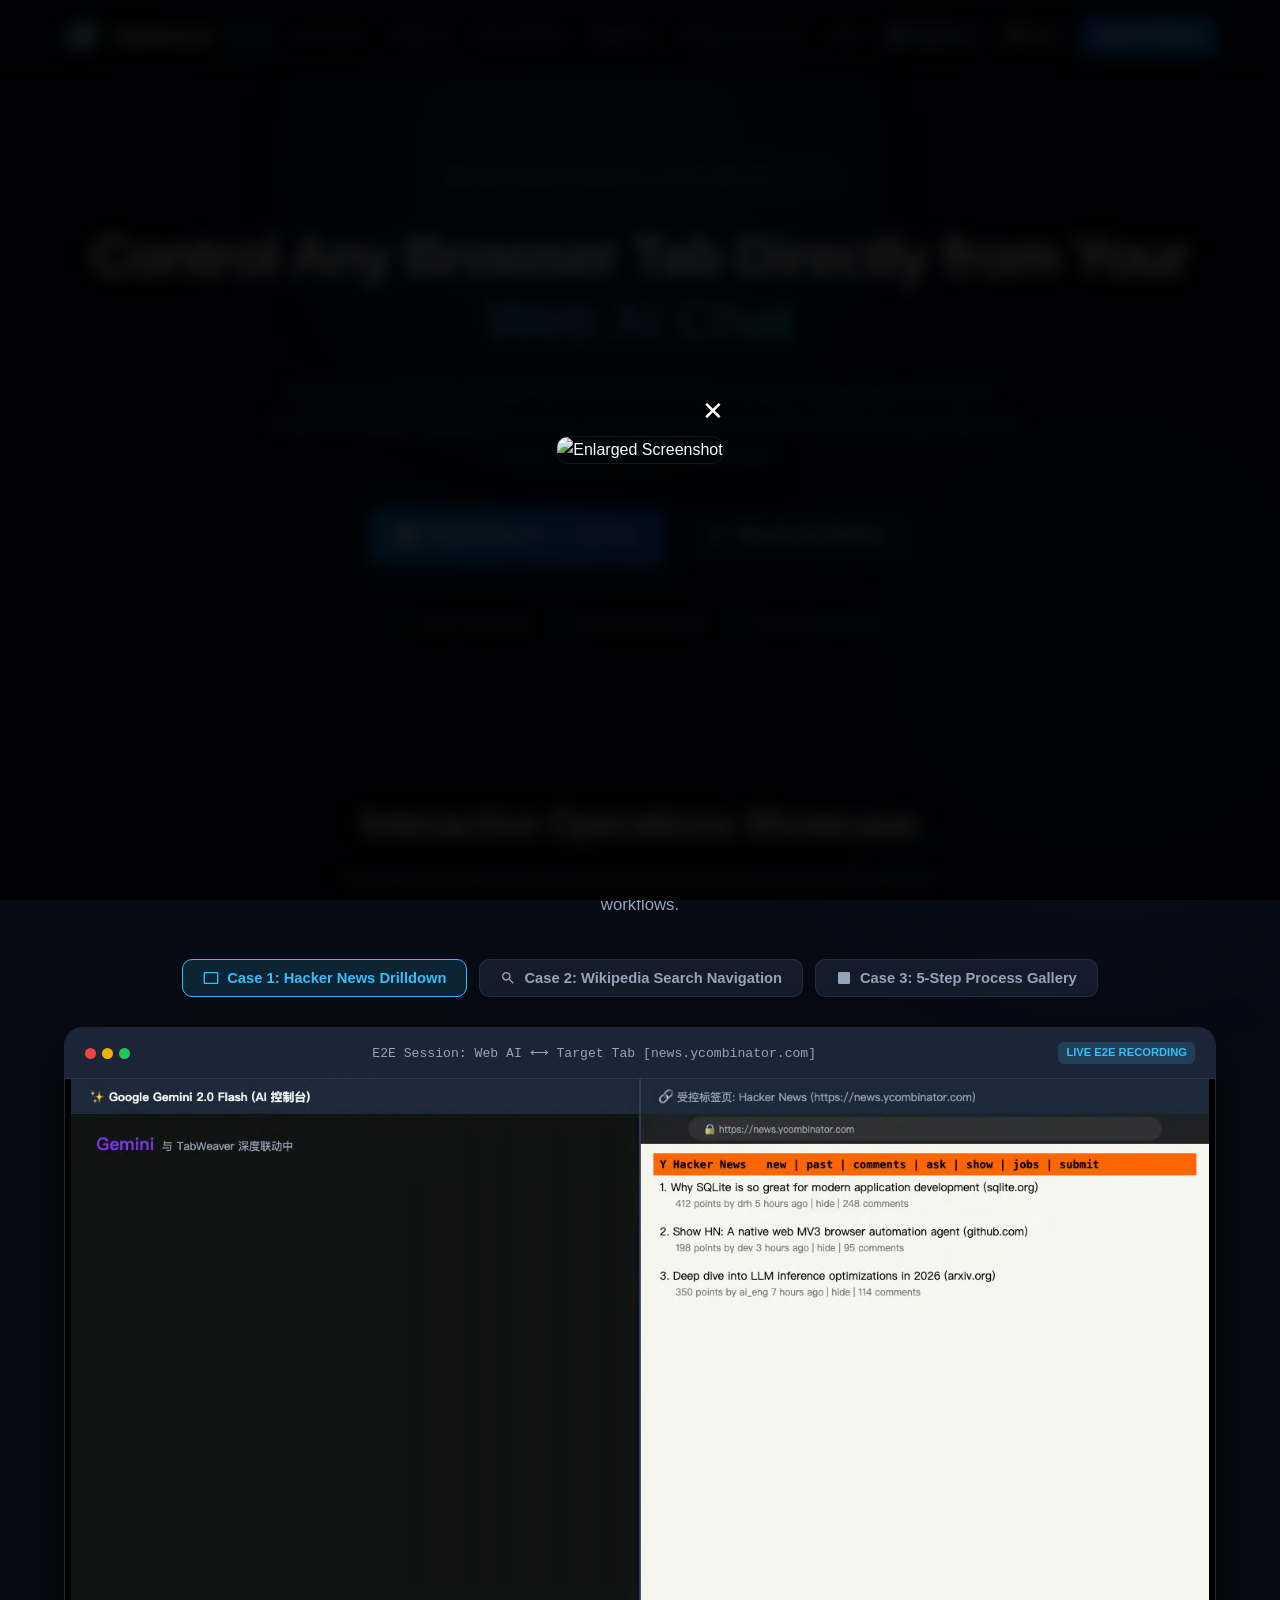
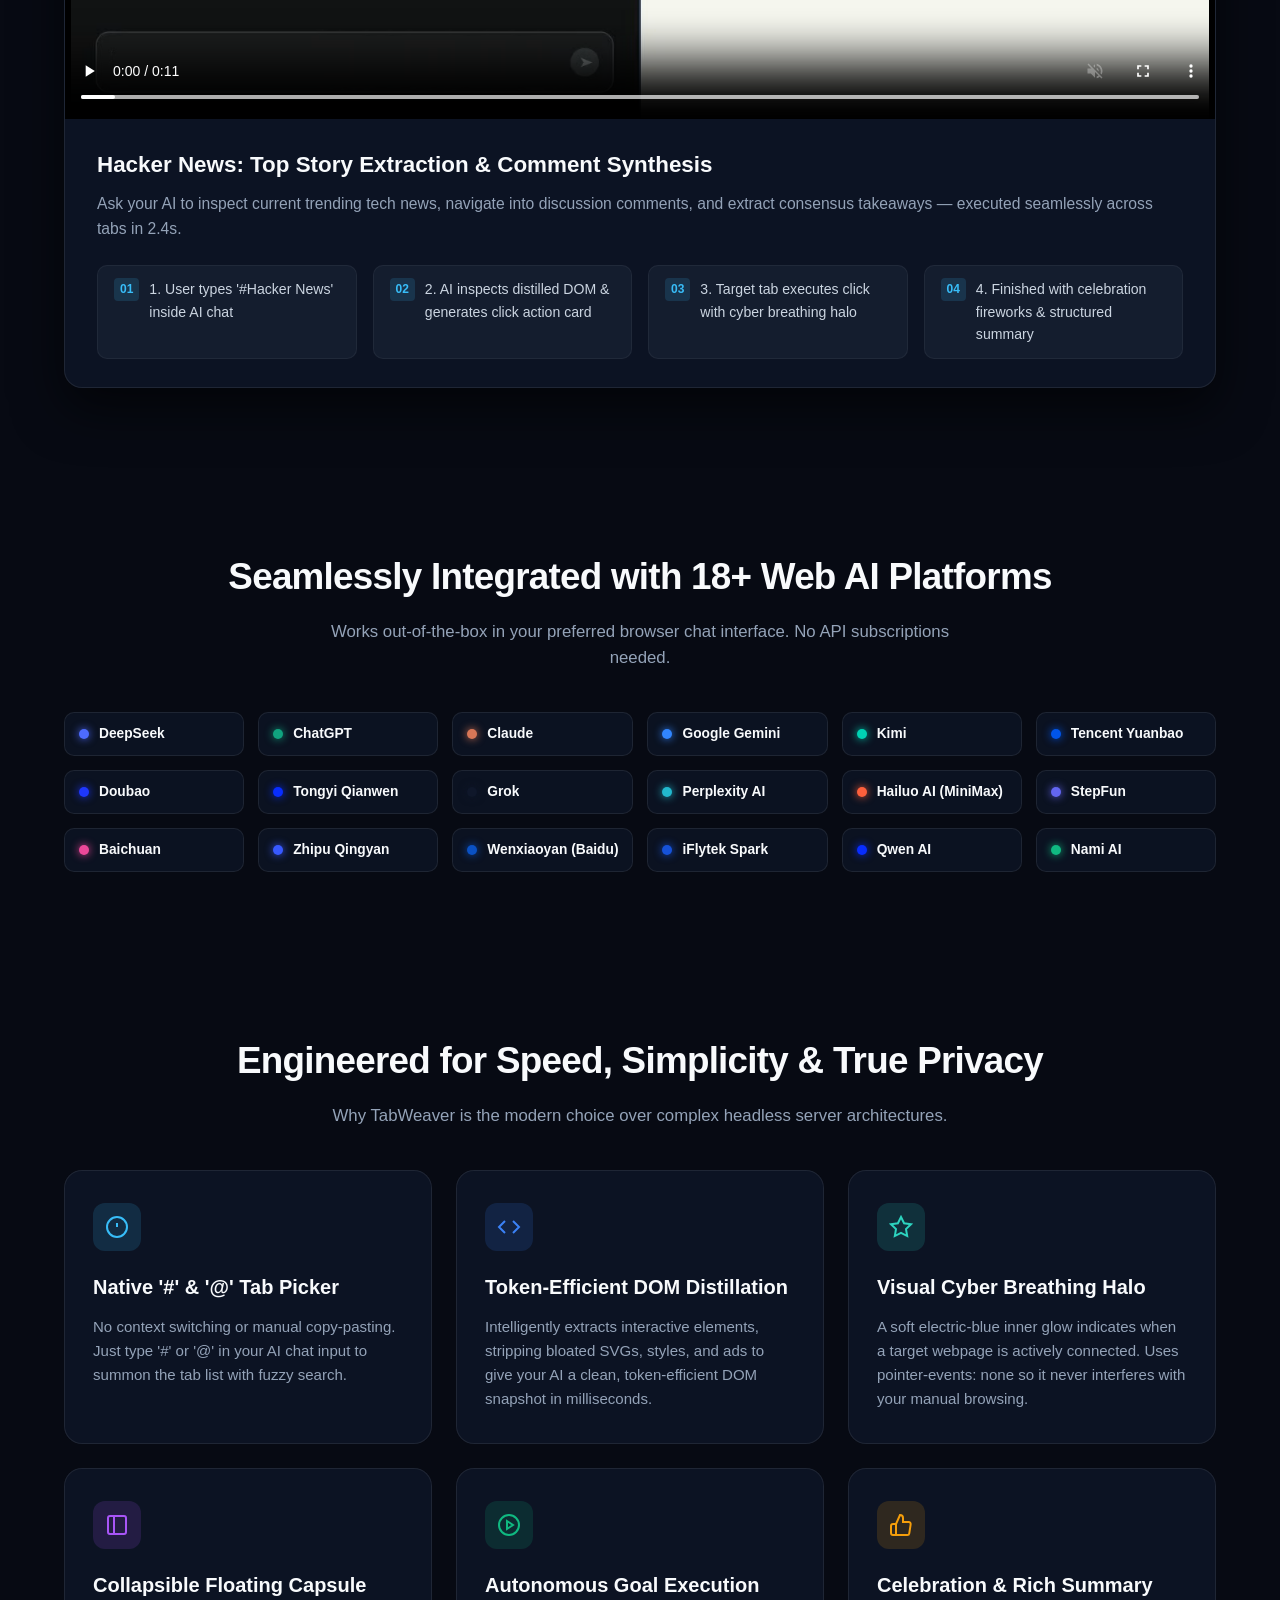
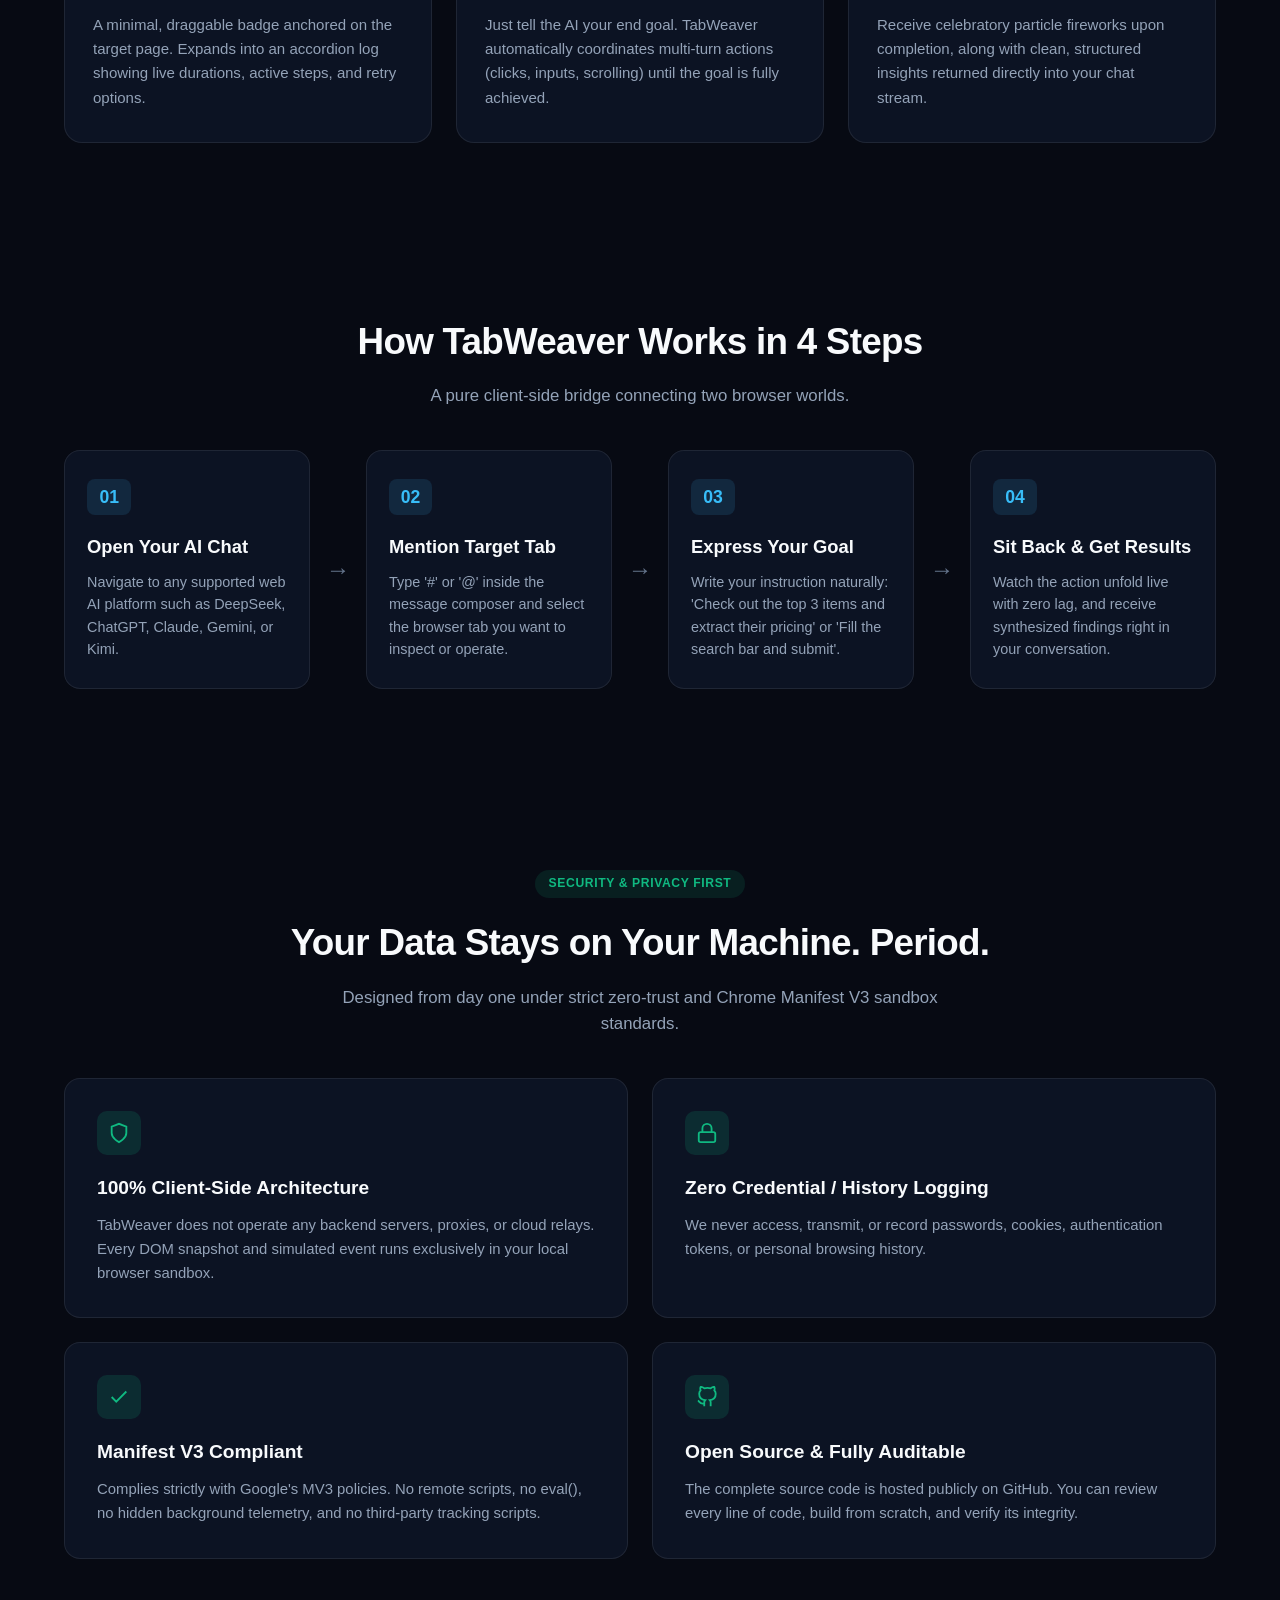
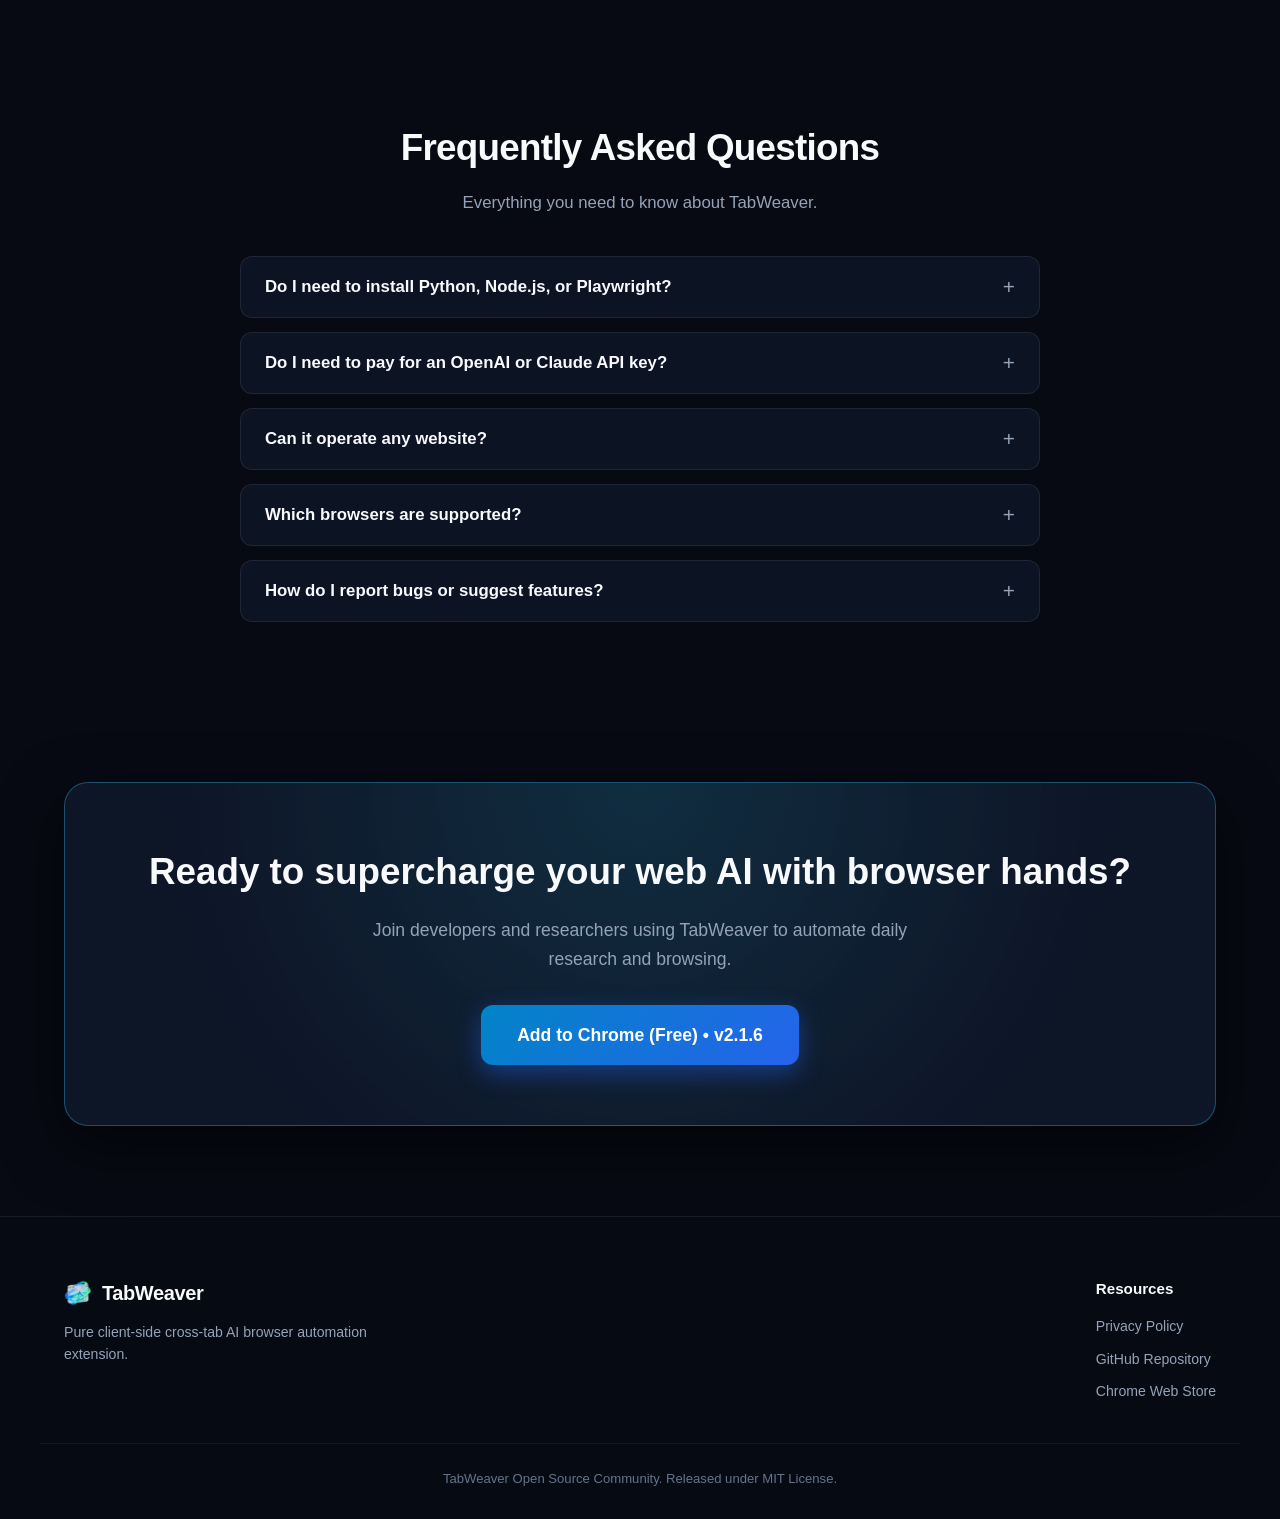
==== docs/index.html @ 640b747e "feat(docs): build official multilingual showcase website for GitHub Pages hosting" ====
<!DOCTYPE html>
<html lang="en">
<head>
  <meta charset="UTF-8">
  <meta name="viewport" content="width=device-width, initial-scale=1.0">
  <title>TabWeaver - Cross-Tab AI Browser Automation</title>
  <meta name="description" content="Control another browser tab from your Web AI chat. Read, navigate and automate web tasks using natural language. 100% Client-Side.">
  <meta name="keywords" content="TabWeaver, Chrome Extension, Browser Automation, AI Agent, Web AI, Cross-Tab, Manifest V3">
  
  <!-- Open Graph -->
  <meta property="og:title" content="TabWeaver - Cross-Tab AI Browser Automation">
  <meta property="og:description" content="Control another browser tab from your Web AI chat with natural language. Pure client-side.">
  <meta property="og:image" content="assets/images/promo-marquee-1400x560.png">
  <meta property="og:type" content="website">

  <!-- Favicon -->
  <link rel="icon" type="image/png" href="assets/images/logo.png">
  <link rel="apple-touch-icon" href="assets/images/logo.png">

  <!-- Stylesheet -->
  <link rel="stylesheet" href="style.css">
</head>
<body>

  <!-- Background Ambient Mesh -->
  <div class="ambient-glow glow-1"></div>
  <div class="ambient-glow glow-2"></div>
  <div class="bg-grid"></div>

  <!-- Header / Navigation -->
  <header class="site-header">
    <div class="container nav-container">
      <a href="#" class="brand-link">
        <img src="assets/images/logo.png" alt="TabWeaver Logo" class="brand-logo">
        <span class="brand-name">TabWeaver</span>
        <span class="version-badge">v2.1.6</span>
      </a>

      <!-- Desktop Nav -->
      <nav class="nav-links">
        <a href="#demo" data-i18n="nav_demo">Live Demo</a>
        <a href="#features" data-i18n="nav_features">Features</a>
        <a href="#how-it-works" data-i18n="nav_how_it_works">How It Works</a>
        <a href="#platforms" data-i18n="nav_platforms">Platforms</a>
        <a href="#security" data-i18n="nav_security">Security</a>
        <a href="#faq" data-i18n="nav_faq">FAQ</a>
      </nav>

      <!-- Nav Actions -->
      <div class="nav-actions">
        <!-- Language Selector -->
        <div class="lang-dropdown-wrapper">
          <button id="lang-btn" class="lang-toggle-btn" aria-haspopup="true" aria-expanded="false">
            <svg viewBox="0 0 24 24" width="16" height="16" fill="currentColor">
              <path d="M12 2C6.48 2 2 6.48 2 12s4.48 10 10 10 10-4.48 10-10S17.52 2 12 2zm-1 17.93c-3.95-.49-7-3.85-7-7.93 0-.62.08-1.21.21-1.79L9 15v1c0 1.1.9 2 2 2v1.93zm6.9-2.54c-.26-.81-1-1.39-1.9-1.39h-1v-3c0-.55-.45-1-1-1H8v-2h2c.55 0 1-.45 1-1V7h2c1.1 0 2-.9 2-2v-.41c2.93 1.19 5 4.06 5 7.41 0 2.08-.8 3.97-2.1 5.39z"/>
            </svg>
            <span id="current-lang-text">English</span>
            <span class="arrow-down">▾</span>
          </button>
          <ul id="lang-menu" class="lang-menu" hidden>
            <li data-lang="en">English</li>
            <li data-lang="zh-CN">简体中文</li>
            <li data-lang="zh-TW">繁體中文</li>
            <li data-lang="ja">日本語</li>
            <li data-lang="ko">한국어</li>
            <li data-lang="es">Español</li>
            <li data-lang="de">Deutsch</li>
            <li data-lang="fr">Français</li>
          </ul>
        </div>

        <!-- GitHub Star Link -->
        <a href="https://github.com/zpzxgcr/TabWeaver" target="_blank" rel="noopener noreferrer" class="btn-github">
          <svg viewBox="0 0 24 24" width="16" height="16" fill="currentColor">
            <path d="M12 0C5.37 0 0 5.37 0 12c0 5.31 3.435 9.795 8.205 11.385.6.105.825-.255.825-.57 0-.285-.015-1.23-.015-2.235-3.015.555-3.795-.735-4.035-1.41-.135-.345-.72-1.41-1.23-1.695-.42-.225-1.02-.78-.015-.795.945-.015 1.62.87 1.845 1.23 1.08 1.815 2.805 1.305 3.495.99.105-.78.42-1.305.765-1.605-2.67-.3-5.46-1.335-5.46-5.925 0-1.305.465-2.385 1.23-3.225-.12-.3-.54-1.53.12-3.18 0 0 1.005-.315 3.3 1.23.96-.27 1.98-.405 3-.405s2.04.135 3 .405c2.295-1.56 3.3-1.23 3.3-1.23.66 1.65.24 2.88.12 3.18.765.84 1.23 1.905 1.23 3.225 0 4.605-2.805 5.625-5.475 5.925.435.375.81 1.095.81 2.22 0 1.605-.015 2.895-.015 3.3 0 .315.225.69.825.57A12.02 12.02 0 0024 12c0-6.63-5.37-12-12-12z"/>
          </svg>
          <span>Star</span>
        </a>

        <!-- Install Button -->
        <a href="https://chrome.google.com/webstore" target="_blank" rel="noopener noreferrer" class="btn-install" data-i18n="nav_install">Add to Chrome</a>

        <!-- Mobile Menu Toggle -->
        <button id="mobile-toggle" class="mobile-toggle" aria-label="Toggle Menu">
          <span></span><span></span><span></span>
        </button>
      </div>
    </div>
  </header>

  <!-- Mobile Menu Dropdown -->
  <div id="mobile-menu" class="mobile-menu-drawer">
    <nav class="mobile-nav-links">
      <a href="#demo" class="m-link" data-i18n="nav_demo">Live Demo</a>
      <a href="#features" class="m-link" data-i18n="nav_features">Features</a>
      <a href="#how-it-works" class="m-link" data-i18n="nav_how_it_works">How It Works</a>
      <a href="#platforms" class="m-link" data-i18n="nav_platforms">Platforms</a>
      <a href="#security" class="m-link" data-i18n="nav_security">Security</a>
      <a href="#faq" class="m-link" data-i18n="nav_faq">FAQ</a>
    </nav>
  </div>

  <!-- Hero Section -->
  <section class="hero-section">
    <div class="container hero-container">
      <div class="hero-badge">
        <span class="badge-dot"></span>
        <span data-i18n="hero_badge">Official Verified & Published on Chrome Web Store • v2.1.6</span>
      </div>

      <h1 class="hero-title">
        <span data-i18n="hero_title_1">Control Any Browser Tab Directly from Your</span><br>
        <span class="gradient-text" data-i18n="hero_title_gradient">Web AI Chat</span>
      </h1>

      <p class="hero-description" data-i18n="hero_desc">
        Zero external Python or Node servers. Zero API keys required. Simply type '#' or '@' in ChatGPT, Claude, Gemini, DeepSeek, or any web AI to inspect live DOM, execute clicks, fill forms, and synthesize takeaways.
      </p>

      <div class="hero-cta-group">
        <a href="https://chrome.google.com/webstore" target="_blank" rel="noopener noreferrer" class="btn-cta-primary">
          <svg viewBox="0 0 24 24" width="20" height="20" fill="currentColor">
            <path d="M12 0C5.37 0 0 5.37 0 12s5.37 12 12 12 12-5.37 12-12S18.63 0 12 0zm0 17.5c-3.04 0-5.5-2.46-5.5-5.5s2.46-5.5 5.5-5.5 5.5 2.46 5.5 5.5-2.46 5.5-5.5 5.5z"/>
          </svg>
          <span data-i18n="hero_btn_chrome">Add to Chrome — It's Free</span>
        </a>
        <a href="#demo" class="btn-cta-secondary">
          <svg viewBox="0 0 24 24" width="18" height="18" fill="currentColor">
            <polygon points="5 3 19 12 5 21 5 3"/>
          </svg>
          <span data-i18n="hero_btn_demo">Watch Live Demos</span>
        </a>
      </div>

      <div class="hero-tags">
        <div class="tag-item">
          <svg viewBox="0 0 24 24" width="15" height="15" fill="none" stroke="currentColor" stroke-width="2"><path d="M22 11.08V12a10 10 0 1 1-5.93-9.14"/><polyline points="22 4 12 14.01 9 11.01"/></svg>
          <span data-i18n="hero_tag_local">100% Client-Side</span>
        </div>
        <div class="tag-item">
          <svg viewBox="0 0 24 24" width="15" height="15" fill="none" stroke="currentColor" stroke-width="2"><rect x="3" y="11" width="18" height="11" rx="2" ry="2"/><path d="M7 11V7a5 5 0 0 1 10 0v4"/></svg>
          <span data-i18n="hero_tag_privacy">Zero Data Collection</span>
        </div>
        <div class="tag-item">
          <svg viewBox="0 0 24 24" width="15" height="15" fill="none" stroke="currentColor" stroke-width="2"><path d="M12 22s8-4 8-10V5l-8-3-8 3v7c0 6 8 10 8 10z"/></svg>
          <span data-i18n="hero_tag_mv3">Manifest V3 Secure</span>
        </div>
      </div>
    </div>
  </section>

  <!-- Interactive Live Demo Showcase Section (CORE USER REQUIREMENT) -->
  <section id="demo" class="demo-section">
    <div class="container">
      <div class="section-header text-center">
        <h2 class="section-title" data-i18n="demo_section_title">Interactive Operations Showcase</h2>
        <p class="section-subtitle" data-i18n="demo_section_subtitle">Experience real two-way cross-tab automation directly inside your daily browser workflows.</p>
      </div>

      <!-- Showcase Tab Buttons -->
      <div class="showcase-tabs">
        <button class="showcase-tab-btn active" data-tab="case1">
          <svg viewBox="0 0 24 24" width="16" height="16" fill="currentColor"><path d="M21 3H3c-1.1 0-2 .9-2 2v14c0 1.1.9 2 2 2h18c1.1 0 2-.9 2-2V5c0-1.1-.9-2-2-2zm0 16H3V5h18v14z"/></svg>
          <span data-i18n="demo_tab_case1">Case 1: Hacker News Drilldown</span>
        </button>
        <button class="showcase-tab-btn" data-tab="case2">
          <svg viewBox="0 0 24 24" width="16" height="16" fill="currentColor"><path d="M15.5 14h-.79l-.28-.27A6.471 6.471 0 0 0 16 9.5 6.5 6.5 0 1 0 9.5 16c1.61 0 3.09-.59 4.23-1.57l.27.28v.79l5 4.99L20.49 19l-4.99-5zm-6 0C7.01 14 5 11.99 5 9.5S7.01 5 9.5 5 14 7.01 14 9.5 11.99 14 9.5 14z"/></svg>
          <span data-i18n="demo_tab_case2">Case 2: Wikipedia Search Navigation</span>
        </button>
        <button class="showcase-tab-btn" data-tab="gallery">
          <svg viewBox="0 0 24 24" width="16" height="16" fill="currentColor"><rect x="3" y="3" width="18" height="18" rx="2"/><circle cx="8.5" cy="8.5" r="1.5"/><polyline points="21 15 16 10 5 21"/></svg>
          <span data-i18n="demo_tab_gallery">Case 3: 5-Step Process Gallery</span>
        </button>
      </div>

      <!-- Showcase Tab Contents -->
      <div class="showcase-content-area">
        <!-- Case 1: Hacker News -->
        <div id="content-case1" class="showcase-panel active">
          <div class="video-card-container">
            <div class="video-card-header">
              <div class="window-dots"><span></span><span></span><span></span></div>
              <div class="window-title">E2E Session: Web AI ⟷ Target Tab [news.ycombinator.com]</div>
              <div class="window-badge" data-i18n="case1_badge">LIVE E2E RECORDING</div>
            </div>
            <div class="video-player-wrapper">
              <video id="video-case1" class="showcase-video" controls autoplay loop muted playsinline poster="assets/screenshots/01-tag-picker-invoke.png">
                <source src="assets/videos/case1-hackernews.webm" type="video/webm">
                Your browser does not support WebM video streaming.
              </video>
            </div>
            <div class="video-card-footer">
              <h3 class="video-heading" data-i18n="case1_title">Hacker News: Top Story Extraction & Comment Synthesis</h3>
              <p class="video-desc" data-i18n="case1_desc">Ask your AI to inspect current trending tech news, navigate into discussion comments, and extract consensus takeaways — executed seamlessly across tabs in 2.4s.</p>
              <div class="video-steps-grid">
                <div class="v-step"><span class="step-num">01</span><span data-i18n="case1_step1">1. User types '#Hacker News' inside AI chat</span></div>
                <div class="v-step"><span class="step-num">02</span><span data-i18n="case1_step2">2. AI inspects distilled DOM & generates click action card</span></div>
                <div class="v-step"><span class="step-num">03</span><span data-i18n="case1_step3">3. Target tab executes click with cyber breathing halo</span></div>
                <div class="v-step"><span class="step-num">04</span><span data-i18n="case1_step4">4. Finished with celebration fireworks & structured summary</span></div>
              </div>
            </div>
          </div>
        </div>

        <!-- Case 2: Wikipedia -->
        <div id="content-case2" class="showcase-panel">
          <div class="video-card-container">
            <div class="video-card-header">
              <div class="window-dots"><span></span><span></span><span></span></div>
              <div class="window-title">E2E Session: Web AI ⟷ Target Tab [en.wikipedia.org]</div>
              <div class="window-badge" data-i18n="case2_badge">FORM & INPUT FLOW</div>
            </div>
            <div class="video-player-wrapper">
              <video id="video-case2" class="showcase-video" controls loop muted playsinline poster="assets/screenshots/03-ai-action-card-generation.png">
                <source src="assets/videos/case2-wikipedia.webm" type="video/webm">
                Your browser does not support WebM video streaming.
              </video>
            </div>
            <div class="video-card-footer">
              <h3 class="video-heading" data-i18n="case2_title">Wikipedia: Autonomous Search Input & Deep Reading</h3>
              <p class="video-desc" data-i18n="case2_desc">Instruct your AI to look up technical topics on Wikipedia. TabWeaver autonomously focuses the search bar, enters query tokens, submits, and distills the target article.</p>
              <div class="video-steps-grid">
                <div class="v-step"><span class="step-num">01</span><span data-i18n="case2_step1">1. Natural language goal: '#Wikipedia look up Quantum Computing'</span></div>
                <div class="v-step"><span class="step-num">02</span><span data-i18n="case2_step2">2. Locates search field without pre-configured selectors</span></div>
                <div class="v-step"><span class="step-num">03</span><span data-i18n="case2_step3">3. Simulated human typing & Enter dispatch</span></div>
                <div class="v-step"><span class="step-num">04</span><span data-i18n="case2_step4">4. Instant summary delivered straight into your conversation</span></div>
              </div>
            </div>
          </div>
        </div>

        <!-- Case 3: 5-Step Process Gallery -->
        <div id="content-gallery" class="showcase-panel">
          <div class="gallery-wrapper">
            <div class="gallery-header">
              <h3 data-i18n="gallery_title">5-Step E2E Process at a Glance</h3>
              <p data-i18n="gallery_desc">Click any screenshot below to inspect the full high-resolution UI workflow.</p>
            </div>
            <div class="gallery-grid">
              <div class="gallery-card" data-img="assets/screenshots/01-tag-picker-invoke.png">
                <div class="thumb-wrap"><img src="assets/screenshots/01-tag-picker-invoke.png" alt="1. Mention Picker"></div>
                <div class="card-caption" data-i18n="gallery_s1">1. Mention Picker</div>
              </div>
              <div class="gallery-card" data-img="assets/screenshots/02-target-breathing-halo.png">
                <div class="thumb-wrap"><img src="assets/screenshots/02-target-breathing-halo.png" alt="2. Cyber Breathing Halo"></div>
                <div class="card-caption" data-i18n="gallery_s2">2. Cyber Breathing Halo</div>
              </div>
              <div class="gallery-card" data-img="assets/screenshots/03-ai-action-card-generation.png">
                <div class="thumb-wrap"><img src="assets/screenshots/03-ai-action-card-generation.png" alt="3. AI Action Card"></div>
                <div class="card-caption" data-i18n="gallery_s3">3. AI Action Card</div>
              </div>
              <div class="gallery-card" data-img="assets/screenshots/04-dom-distiller-execution.png">
                <div class="thumb-wrap"><img src="assets/screenshots/04-dom-distiller-execution.png" alt="4. Step Logs & Capsule"></div>
                <div class="card-caption" data-i18n="gallery_s4">4. Step Logs & Capsule</div>
              </div>
              <div class="gallery-card" data-img="assets/screenshots/05-final-data-summary.png">
                <div class="thumb-wrap"><img src="assets/screenshots/05-final-data-summary.png" alt="5. Goal Accomplished"></div>
                <div class="card-caption" data-i18n="gallery_s5">5. Goal Accomplished</div>
              </div>
            </div>
          </div>
        </div>
      </div>
    </div>
  </section>

  <!-- Compatible Platforms Grid -->
  <section id="platforms" class="platforms-section">
    <div class="container">
      <div class="section-header text-center">
        <h2 class="section-title" data-i18n="platforms_title">Seamlessly Integrated with 18+ Web AI Platforms</h2>
        <p class="section-subtitle" data-i18n="platforms_subtitle">Works out-of-the-box in your preferred browser chat interface. No API subscriptions needed.</p>
      </div>

      <div class="platforms-grid" id="platforms-container">
        <!-- Rendered dynamically by main.js with exact brand SVG icons -->
      </div>
    </div>
  </section>

  <!-- Key Features Grid -->
  <section id="features" class="features-section">
    <div class="container">
      <div class="section-header text-center">
        <h2 class="section-title" data-i18n="feat_title">Engineered for Speed, Simplicity & True Privacy</h2>
        <p class="section-subtitle" data-i18n="feat_subtitle">Why TabWeaver is the modern choice over complex headless server architectures.</p>
      </div>

      <div class="features-grid">
        <div class="feature-card">
          <div class="feature-icon icon-cyan">
            <svg viewBox="0 0 24 24" width="24" height="24" fill="none" stroke="currentColor" stroke-width="2"><circle cx="12" cy="12" r="10"/><line x1="12" y1="8" x2="12" y2="12"/><line x1="12" y1="16" x2="12.01" y2="16"/></svg>
          </div>
          <h3 data-i18n="feat_1_title">Native '#' & '@' Tab Picker</h3>
          <p data-i18n="feat_1_desc">No context switching or manual copy-pasting. Just type '#' or '@' in your AI chat input to summon the tab list with fuzzy search.</p>
        </div>

        <div class="feature-card">
          <div class="feature-icon icon-blue">
            <svg viewBox="0 0 24 24" width="24" height="24" fill="none" stroke="currentColor" stroke-width="2"><polyline points="16 18 22 12 16 6"/><polyline points="8 6 2 12 8 18"/></svg>
          </div>
          <h3 data-i18n="feat_2_title">Token-Efficient DOM Distillation</h3>
          <p data-i18n="feat_2_desc">Intelligently extracts interactive elements, stripping bloated SVGs, styles, and ads to give your AI a clean, token-efficient DOM snapshot in milliseconds.</p>
        </div>

        <div class="feature-card">
          <div class="feature-icon icon-teal">
            <svg viewBox="0 0 24 24" width="24" height="24" fill="none" stroke="currentColor" stroke-width="2"><polygon points="12 2 15.09 8.26 22 9.27 17 14.14 18.18 21.02 12 17.77 5.82 21.02 7 14.14 2 9.27 8.91 8.26 12 2"/></svg>
          </div>
          <h3 data-i18n="feat_3_title">Visual Cyber Breathing Halo</h3>
          <p data-i18n="feat_3_desc">A soft electric-blue inner glow indicates when a target webpage is actively connected. Uses pointer-events: none so it never interferes with your manual browsing.</p>
        </div>

        <div class="feature-card">
          <div class="feature-icon icon-purple">
            <svg viewBox="0 0 24 24" width="24" height="24" fill="none" stroke="currentColor" stroke-width="2"><rect x="3" y="3" width="18" height="18" rx="2" ry="2"/><line x1="9" y1="3" x2="9" y2="21"/></svg>
          </div>
          <h3 data-i18n="feat_4_title">Collapsible Floating Capsule</h3>
          <p data-i18n="feat_4_desc">A minimal, draggable badge anchored on the target page. Expands into an accordion log showing live durations, active steps, and retry options.</p>
        </div>

        <div class="feature-card">
          <div class="feature-icon icon-emerald">
            <svg viewBox="0 0 24 24" width="24" height="24" fill="none" stroke="currentColor" stroke-width="2"><circle cx="12" cy="12" r="10"/><polygon points="10 8 16 12 10 16 10 8"/></svg>
          </div>
          <h3 data-i18n="feat_5_title">Autonomous Goal Execution</h3>
          <p data-i18n="feat_5_desc">Just tell the AI your end goal. TabWeaver automatically coordinates multi-turn actions (clicks, inputs, scrolling) until the goal is fully achieved.</p>
        </div>

        <div class="feature-card">
          <div class="feature-icon icon-amber">
            <svg viewBox="0 0 24 24" width="24" height="24" fill="none" stroke="currentColor" stroke-width="2"><path d="M14 9V5a3 3 0 0 0-3-3l-4 9v11h11.28a2 2 0 0 0 2-1.7l1.38-9a2 2 0 0 0-2-2.3zM7 22H4a2 2 0 0 1-2-2v-7a2 2 0 0 1 2-2h3"/></svg>
          </div>
          <h3 data-i18n="feat_6_title">Celebration & Rich Summary</h3>
          <p data-i18n="feat_6_desc">Receive celebratory particle fireworks upon completion, along with clean, structured insights returned directly into your chat stream.</p>
        </div>
      </div>
    </div>
  </section>

  <!-- How It Works (4 Steps) -->
  <section id="how-it-works" class="how-section">
    <div class="container">
      <div class="section-header text-center">
        <h2 class="section-title" data-i18n="how_title">How TabWeaver Works in 4 Steps</h2>
        <p class="section-subtitle" data-i18n="how_subtitle">A pure client-side bridge connecting two browser worlds.</p>
      </div>

      <div class="steps-container">
        <div class="step-card">
          <div class="step-badge" data-i18n="how_step_1_num">01</div>
          <h3 data-i18n="how_step_1_title">Open Your AI Chat</h3>
          <p data-i18n="how_step_1_desc">Navigate to any supported web AI platform such as DeepSeek, ChatGPT, Claude, Gemini, or Kimi.</p>
        </div>
        <div class="step-arrow">→</div>

        <div class="step-card">
          <div class="step-badge" data-i18n="how_step_2_num">02</div>
          <h3 data-i18n="how_step_2_title">Mention Target Tab</h3>
          <p data-i18n="how_step_2_desc">Type '#' or '@' inside the message composer and select the browser tab you want to inspect or operate.</p>
        </div>
        <div class="step-arrow">→</div>

        <div class="step-card">
          <div class="step-badge" data-i18n="how_step_3_num">03</div>
          <h3 data-i18n="how_step_3_title">Express Your Goal</h3>
          <p data-i18n="how_step_3_desc">Write your instruction naturally: 'Check out the top 3 items and extract their pricing' or 'Fill the search bar and submit'.</p>
        </div>
        <div class="step-arrow">→</div>

        <div class="step-card">
          <div class="step-badge" data-i18n="how_step_4_num">04</div>
          <h3 data-i18n="how_step_4_title">Sit Back & Get Results</h3>
          <p data-i18n="how_step_4_desc">Watch the action unfold live with zero lag, and receive synthesized findings right in your conversation.</p>
        </div>
      </div>
    </div>
  </section>

  <!-- Security & Privacy Section -->
  <section id="security" class="security-section">
    <div class="container">
      <div class="security-header text-center">
        <div class="sec-badge" data-i18n="sec_badge">SECURITY & PRIVACY FIRST</div>
        <h2 class="section-title" data-i18n="sec_title">Your Data Stays on Your Machine. Period.</h2>
        <p class="section-subtitle" data-i18n="sec_subtitle">Designed from day one under strict zero-trust and Chrome Manifest V3 sandbox standards.</p>
      </div>

      <div class="security-grid">
        <div class="sec-card">
          <div class="sec-icon"><svg viewBox="0 0 24 24" width="22" height="22" fill="none" stroke="currentColor" stroke-width="2"><path d="M12 22s8-4 8-10V5l-8-3-8 3v7c0 6 8 10 8 10z"/></svg></div>
          <h3 data-i18n="sec_card_1_title">100% Client-Side Architecture</h3>
          <p data-i18n="sec_card_1_desc">TabWeaver does not operate any backend servers, proxies, or cloud relays. Every DOM snapshot and simulated event runs exclusively in your local browser sandbox.</p>
        </div>

        <div class="sec-card">
          <div class="sec-icon"><svg viewBox="0 0 24 24" width="22" height="22" fill="none" stroke="currentColor" stroke-width="2"><rect x="3" y="11" width="18" height="11" rx="2" ry="2"/><path d="M7 11V7a5 5 0 0 1 10 0v4"/></svg></div>
          <h3 data-i18n="sec_card_2_title">Zero Credential / History Logging</h3>
          <p data-i18n="sec_card_2_desc">We never access, transmit, or record passwords, cookies, authentication tokens, or personal browsing history.</p>
        </div>

        <div class="sec-card">
          <div class="sec-icon"><svg viewBox="0 0 24 24" width="22" height="22" fill="none" stroke="currentColor" stroke-width="2"><polyline points="20 6 9 17 4 12"/></svg></div>
          <h3 data-i18n="sec_card_3_title">Manifest V3 Compliant</h3>
          <p data-i18n="sec_card_3_desc">Complies strictly with Google's MV3 policies. No remote scripts, no eval(), no hidden background telemetry, and no third-party tracking scripts.</p>
        </div>

        <div class="sec-card">
          <div class="sec-icon"><svg viewBox="0 0 24 24" width="22" height="22" fill="none" stroke="currentColor" stroke-width="2"><path d="M9 19c-5 1.5-5-2.5-7-3m14 6v-3.87a3.37 3.37 0 0 0-.94-2.61c3.14-.35 6.44-1.54 6.44-7A5.44 5.44 0 0 0 20 4.77 5.07 5.07 0 0 0 19.91 1S18.73.65 16 2.48a13.38 13.38 0 0 0-7 0C6.27.65 5.09 1 5.09 1A5.07 5.07 0 0 0 5 4.77a5.44 5.44 0 0 0-1.5 3.78c0 5.42 3.3 6.61 6.44 7A3.37 3.37 0 0 0 9 18.13V22"/></svg></div>
          <h3 data-i18n="sec_card_4_title">Open Source & Fully Auditable</h3>
          <p data-i18n="sec_card_4_desc">The complete source code is hosted publicly on GitHub. You can review every line of code, build from scratch, and verify its integrity.</p>
        </div>
      </div>
    </div>
  </section>

  <!-- FAQ Section (Accordion) -->
  <section id="faq" class="faq-section">
    <div class="container">
      <div class="section-header text-center">
        <h2 class="section-title" data-i18n="faq_title">Frequently Asked Questions</h2>
        <p class="section-subtitle" data-i18n="faq_subtitle">Everything you need to know about TabWeaver.</p>
      </div>

      <div class="faq-list">
        <div class="faq-item">
          <button class="faq-question">
            <span data-i18n="faq_q1">Do I need to install Python, Node.js, or Playwright?</span>
            <span class="faq-icon">+</span>
          </button>
          <div class="faq-answer">
            <p data-i18n="faq_a1">No! Unlike tools like browser-use or agent-s, TabWeaver runs entirely as a native Chrome extension. You don't need any local terminal setup, Python environment, or remote CDP debugging ports.</p>
          </div>
        </div>

        <div class="faq-item">
          <button class="faq-question">
            <span data-i18n="faq_q2">Do I need to pay for an OpenAI or Claude API key?</span>
            <span class="faq-icon">+</span>
          </button>
          <div class="faq-answer">
            <p data-i18n="faq_a2">No API key is needed. TabWeaver interacts directly with the official web chat interfaces you already use (like DeepSeek, ChatGPT free/plus, Gemini, Kimi, etc.).</p>
          </div>
        </div>

        <div class="faq-item">
          <button class="faq-question">
            <span data-i18n="faq_q3">Can it operate any website?</span>
            <span class="faq-icon">+</span>
          </button>
          <div class="faq-answer">
            <p data-i18n="faq_a3">Yes. You can target any regular webpage, including internal company portals, documentation, news, e-commerce, or GitHub. Note that Chrome strictly blocks extension scripts on the Chrome Web Store gallery and chrome:// system settings pages for browser security.</p>
          </div>
        </div>

        <div class="faq-item">
          <button class="faq-question">
            <span data-i18n="faq_q4">Which browsers are supported?</span>
            <span class="faq-icon">+</span>
          </button>
          <div class="faq-answer">
            <p data-i18n="faq_a4">All Chromium-based browsers supporting Manifest V3, including Google Chrome, Microsoft Edge, Brave, Vivaldi, Opera, and Arc.</p>
          </div>
        </div>

        <div class="faq-item">
          <button class="faq-question">
            <span data-i18n="faq_q5">How do I report bugs or suggest features?</span>
            <span class="faq-icon">+</span>
          </button>
          <div class="faq-answer">
            <p data-i18n="faq_a5">You can open an issue directly on our GitHub repository. We actively review and ship community feedback regularly.</p>
          </div>
        </div>
      </div>
    </div>
  </section>

  <!-- Bottom CTA Banner -->
  <section class="cta-banner-section">
    <div class="container">
      <div class="cta-banner-box">
        <h2 class="cta-title" data-i18n="cta_title">Ready to supercharge your web AI with browser hands?</h2>
        <p class="cta-subtitle" data-i18n="cta_desc">Join developers and researchers using TabWeaver to automate daily research and browsing.</p>
        <a href="https://chrome.google.com/webstore" target="_blank" rel="noopener noreferrer" class="btn-cta-primary btn-large">
          <span data-i18n="cta_btn">Add to Chrome (Free) • v2.1.6</span>
        </a>
      </div>
    </div>
  </section>

  <!-- Site Footer -->
  <footer class="site-footer">
    <div class="container footer-container">
      <div class="footer-brand">
        <div class="brand-row">
          <img src="assets/images/logo.png" alt="TabWeaver Logo" width="28" height="28">
          <span class="brand-name">TabWeaver</span>
        </div>
        <p class="footer-desc" data-i18n="footer_desc">Pure client-side cross-tab AI browser automation extension.</p>
      </div>

      <div class="footer-nav">
        <h4 data-i18n="footer_links">Resources</h4>
        <a href="https://github.com/zpzxgcr/TabWeaver/blob/main/PRIVACY_POLICY.md" target="_blank" rel="noopener noreferrer" data-i18n="footer_privacy">Privacy Policy</a>
        <a href="https://github.com/zpzxgcr/TabWeaver" target="_blank" rel="noopener noreferrer" data-i18n="footer_github">GitHub Repository</a>
        <a href="https://chrome.google.com/webstore" target="_blank" rel="noopener noreferrer" data-i18n="footer_store">Chrome Web Store</a>
      </div>
    </div>

    <div class="footer-bottom">
      <div class="container">
        <p data-i18n="footer_rights">TabWeaver Open Source Community. Released under MIT License.</p>
      </div>
    </div>
  </footer>

  <!-- Lightbox Modal for Gallery -->
  <div id="lightbox-modal" class="lightbox-modal" hidden>
    <div class="lightbox-backdrop"></div>
    <div class="lightbox-content">
      <button id="lightbox-close" class="lightbox-close" aria-label="Close Lightbox">✕</button>
      <img id="lightbox-img" src="" alt="Enlarged Screenshot">
    </div>
  </div>

  <!-- Scripts -->
  <script src="i18n.js"></script>
  <script src="main.js"></script>
</body>
</html>
---- docs/style.css ----
/* ==========================================================================
   TabWeaver Official Landing Page Stylesheet
   Modern Cyber-Aurora Glassmorphism Dark Theme
   ========================================================================== */

:root {
  --bg-dark: #070a13;
  --bg-card: rgba(15, 23, 42, 0.75);
  --bg-card-hover: rgba(30, 41, 59, 0.85);
  --border-subtle: rgba(255, 255, 255, 0.08);
  --border-focus: #38bdf8;
  
  --primary-blue: #3b82f6;
  --primary-cyan: #38bdf8;
  --primary-emerald: #10b981;
  --text-main: #f8fafc;
  --text-muted: #94a3b8;
  --text-dark: #64748b;

  --font-sans: -apple-system, BlinkMacSystemFont, "Segoe UI", Roboto, "Helvetica Neue", "PingFang SC", "Microsoft YaHei", sans-serif;
  --transition-smooth: all 0.25s cubic-bezier(0.16, 1, 0.3, 1);
}

/* Reset & Base */
*, *::before, *::after {
  box-sizing: border-box;
  margin: 0;
  padding: 0;
}

html {
  scroll-behavior: smooth;
  font-size: 16px;
}

body {
  font-family: var(--font-sans);
  background-color: var(--bg-dark);
  color: var(--text-main);
  line-height: 1.6;
  overflow-x: hidden;
  position: relative;
  -webkit-font-smoothing: antialiased;
}

/* Background Ambient Lighting */
.ambient-glow {
  position: fixed;
  border-radius: 50%;
  filter: blur(120px);
  pointer-events: none;
  z-index: 0;
  opacity: 0.45;
}

.glow-1 {
  width: 650px;
  height: 650px;
  top: -150px;
  left: 20%;
  background: radial-gradient(circle, rgba(56, 189, 248, 0.35) 0%, rgba(59, 130, 246, 0.15) 70%, transparent 100%);
}

.glow-2 {
  width: 550px;
  height: 550px;
  top: 40%;
  right: -100px;
  background: radial-gradient(circle, rgba(16, 185, 129, 0.25) 0%, rgba(59, 130, 246, 0.1) 70%, transparent 100%);
}

.bg-grid {
  position: fixed;
  inset: 0;
  background-image: linear-gradient(rgba(255, 255, 255, 0.02) 1px, transparent 1px),
                    linear-gradient(90deg, rgba(255, 255, 255, 0.02) 1px, transparent 1px);
  background-size: 48px 48px;
  pointer-events: none;
  z-index: 0;
}

.container {
  width: 100%;
  max-width: 1200px;
  margin: 0 auto;
  padding: 0 24px;
  position: relative;
  z-index: 1;
}

.text-center {
  text-align: center;
}

/* ==========================================================================
   Header & Nav
   ========================================================================== */
.site-header {
  position: fixed;
  top: 0;
  left: 0;
  right: 0;
  height: 72px;
  background: rgba(7, 10, 19, 0.82);
  backdrop-filter: blur(16px);
  -webkit-backdrop-filter: blur(16px);
  border-bottom: 1px solid var(--border-subtle);
  z-index: 100;
  transition: var(--transition-smooth);
}

.nav-container {
  height: 100%;
  display: flex;
  align-items: center;
  justify-content: space-between;
}

.brand-link {
  display: flex;
  align-items: center;
  gap: 12px;
  text-decoration: none;
  color: var(--text-main);
}

.brand-logo {
  width: 36px;
  height: 36px;
  border-radius: 8px;
  object-fit: contain;
}

.brand-name {
  font-size: 1.25rem;
  font-weight: 700;
  letter-spacing: -0.02em;
}

.version-badge {
  font-size: 0.72rem;
  font-weight: 600;
  color: var(--primary-cyan);
  background: rgba(56, 189, 248, 0.12);
  padding: 2px 7px;
  border-radius: 12px;
  border: 1px solid rgba(56, 189, 248, 0.3);
}

.nav-links {
  display: flex;
  align-items: center;
  gap: 28px;
}

.nav-links a {
  color: var(--text-muted);
  text-decoration: none;
  font-size: 0.92rem;
  font-weight: 500;
  transition: var(--transition-smooth);
}

.nav-links a:hover {
  color: var(--text-main);
}

.nav-actions {
  display: flex;
  align-items: center;
  gap: 12px;
}

/* Language Dropdown */
.lang-dropdown-wrapper {
  position: relative;
}

.lang-toggle-btn {
  display: flex;
  align-items: center;
  gap: 6px;
  background: rgba(30, 41, 59, 0.7);
  border: 1px solid var(--border-subtle);
  color: var(--text-main);
  padding: 6px 12px;
  border-radius: 8px;
  font-size: 0.85rem;
  cursor: pointer;
  transition: var(--transition-smooth);
}

.lang-toggle-btn:hover {
  border-color: var(--primary-cyan);
  background: rgba(30, 41, 59, 0.95);
}

.lang-menu {
  position: absolute;
  top: calc(100% + 8px);
  right: 0;
  background: #0f172a;
  border: 1px solid var(--border-subtle);
  border-radius: 10px;
  box-shadow: 0 12px 30px rgba(0, 0, 0, 0.5);
  list-style: none;
  min-width: 130px;
  overflow: hidden;
  z-index: 150;
}

.lang-menu li {
  padding: 9px 16px;
  font-size: 0.88rem;
  color: var(--text-muted);
  cursor: pointer;
  transition: var(--transition-smooth);
}

.lang-menu li:hover {
  background: rgba(56, 189, 248, 0.12);
  color: var(--primary-cyan);
}

.btn-github {
  display: flex;
  align-items: center;
  gap: 6px;
  background: rgba(255, 255, 255, 0.05);
  border: 1px solid var(--border-subtle);
  color: var(--text-main);
  padding: 6px 14px;
  border-radius: 8px;
  font-size: 0.85rem;
  font-weight: 500;
  text-decoration: none;
  transition: var(--transition-smooth);
}

.btn-github:hover {
  background: rgba(255, 255, 255, 0.1);
  border-color: var(--text-muted);
}

.btn-install {
  background: linear-gradient(135deg, #2563eb, #0284c7);
  color: #fff;
  padding: 7px 16px;
  border-radius: 8px;
  font-size: 0.88rem;
  font-weight: 600;
  text-decoration: none;
  box-shadow: 0 4px 14px rgba(37, 99, 235, 0.35);
  transition: var(--transition-smooth);
}

.btn-install:hover {
  transform: translateY(-1px);
  box-shadow: 0 6px 20px rgba(37, 99, 235, 0.55);
}

.mobile-toggle {
  display: none;
  background: transparent;
  border: none;
  cursor: pointer;
  flex-direction: column;
  gap: 5px;
}

.mobile-toggle span {
  display: block;
  width: 22px;
  height: 2px;
  background: var(--text-main);
  border-radius: 2px;
}

.mobile-menu-drawer {
  display: none;
}

/* ==========================================================================
   Hero Section
   ========================================================================== */
.hero-section {
  padding: 160px 0 90px;
  text-align: center;
}

.hero-badge {
  display: inline-flex;
  align-items: center;
  gap: 8px;
  padding: 6px 16px;
  border-radius: 20px;
  background: rgba(56, 189, 248, 0.1);
  border: 1px solid rgba(56, 189, 248, 0.28);
  font-size: 0.86rem;
  color: var(--primary-cyan);
  font-weight: 500;
  margin-bottom: 28px;
}

.badge-dot {
  width: 8px;
  height: 8px;
  border-radius: 50%;
  background: var(--primary-cyan);
  box-shadow: 0 0 10px var(--primary-cyan);
}

.hero-title {
  font-size: 3.5rem;
  line-height: 1.15;
  font-weight: 800;
  letter-spacing: -0.03em;
  margin-bottom: 24px;
}

.gradient-text {
  background: linear-gradient(135deg, #38bdf8 0%, #3b82f6 50%, #34d399 100%);
  -webkit-background-clip: text;
  -webkit-text-fill-color: transparent;
}

.hero-description {
  max-width: 760px;
  margin: 0 auto 36px;
  font-size: 1.15rem;
  color: var(--text-muted);
  line-height: 1.7;
}

.hero-cta-group {
  display: flex;
  align-items: center;
  justify-content: center;
  gap: 16px;
  margin-bottom: 48px;
}

.btn-cta-primary {
  display: inline-flex;
  align-items: center;
  gap: 10px;
  background: linear-gradient(135deg, #0284c7 0%, #2563eb 100%);
  color: #fff;
  padding: 14px 28px;
  border-radius: 12px;
  font-size: 1.05rem;
  font-weight: 600;
  text-decoration: none;
  box-shadow: 0 8px 24px rgba(37, 99, 235, 0.45);
  transition: var(--transition-smooth);
}

.btn-cta-primary:hover {
  transform: translateY(-2px);
  box-shadow: 0 12px 32px rgba(37, 99, 235, 0.65);
}

.btn-cta-secondary {
  display: inline-flex;
  align-items: center;
  gap: 8px;
  background: rgba(30, 41, 59, 0.7);
  border: 1px solid var(--border-subtle);
  color: var(--text-main);
  padding: 14px 26px;
  border-radius: 12px;
  font-size: 1.05rem;
  font-weight: 600;
  text-decoration: none;
  backdrop-filter: blur(8px);
  transition: var(--transition-smooth);
}

.btn-cta-secondary:hover {
  background: rgba(51, 65, 85, 0.85);
  border-color: var(--primary-cyan);
}

.hero-tags {
  display: flex;
  align-items: center;
  justify-content: center;
  flex-wrap: wrap;
  gap: 24px;
}

.tag-item {
  display: flex;
  align-items: center;
  gap: 8px;
  color: var(--text-muted);
  font-size: 0.9rem;
}

.tag-item svg {
  color: var(--primary-emerald);
}

/* ==========================================================================
   Interactive Showcase Section
   ========================================================================== */
.demo-section {
  padding: 70px 0 100px;
}

.section-header {
  margin-bottom: 40px;
}

.section-title {
  font-size: 2.3rem;
  font-weight: 800;
  letter-spacing: -0.02em;
  margin-bottom: 12px;
}

.section-subtitle {
  color: var(--text-muted);
  font-size: 1.05rem;
  max-width: 650px;
  margin: 0 auto;
}

.showcase-tabs {
  display: flex;
  align-items: center;
  justify-content: center;
  gap: 12px;
  margin-bottom: 30px;
  flex-wrap: wrap;
}

.showcase-tab-btn {
  display: inline-flex;
  align-items: center;
  gap: 8px;
  background: rgba(30, 41, 59, 0.6);
  border: 1px solid var(--border-subtle);
  color: var(--text-muted);
  padding: 10px 20px;
  border-radius: 10px;
  font-size: 0.92rem;
  font-weight: 600;
  cursor: pointer;
  transition: var(--transition-smooth);
}

.showcase-tab-btn:hover {
  color: var(--text-main);
  background: rgba(30, 41, 59, 0.9);
}

.showcase-tab-btn.active {
  background: rgba(56, 189, 248, 0.15);
  border-color: var(--primary-cyan);
  color: var(--primary-cyan);
}

.showcase-panel {
  display: none;
}

.showcase-panel.active {
  display: block;
  animation: fadeIn 0.35s ease;
}

@keyframes fadeIn {
  from { opacity: 0; transform: translateY(8px); }
  to { opacity: 1; transform: translateY(0); }
}

.video-card-container {
  background: var(--bg-card);
  border: 1px solid var(--border-subtle);
  border-radius: 18px;
  overflow: hidden;
  box-shadow: 0 20px 50px rgba(0, 0, 0, 0.6);
  backdrop-filter: blur(16px);
}

.video-card-header {
  display: flex;
  align-items: center;
  justify-content: space-between;
  padding: 14px 20px;
  background: rgba(30, 41, 59, 0.85);
  border-bottom: 1px solid var(--border-subtle);
}

.window-dots {
  display: flex;
  gap: 6px;
}

.window-dots span {
  width: 11px;
  height: 11px;
  border-radius: 50%;
}

.window-dots span:nth-child(1) { background: #ef4444; }
.window-dots span:nth-child(2) { background: #eab308; }
.window-dots span:nth-child(3) { background: #22c55e; }

.window-title {
  font-size: 0.82rem;
  color: var(--text-muted);
  font-family: monospace;
}

.window-badge {
  font-size: 0.7rem;
  font-weight: 700;
  padding: 2px 8px;
  border-radius: 6px;
  background: rgba(56, 189, 248, 0.18);
  color: var(--primary-cyan);
}

.video-player-wrapper {
  position: relative;
  background: #000;
  width: 100%;
}

.showcase-video {
  width: 100%;
  max-height: 640px;
  display: block;
  object-fit: contain;
}

.video-card-footer {
  padding: 28px 32px;
}

.video-heading {
  font-size: 1.4rem;
  font-weight: 700;
  margin-bottom: 8px;
}

.video-desc {
  color: var(--text-muted);
  font-size: 0.98rem;
  margin-bottom: 24px;
}

.video-steps-grid {
  display: grid;
  grid-template-columns: repeat(auto-fit, minmax(230px, 1fr));
  gap: 16px;
}

.v-step {
  display: flex;
  align-items: flex-start;
  gap: 10px;
  background: rgba(30, 41, 59, 0.5);
  padding: 12px 16px;
  border-radius: 10px;
  border: 1px solid rgba(255, 255, 255, 0.05);
  font-size: 0.88rem;
  color: #cbd5e1;
}

.step-num {
  font-size: 0.75rem;
  font-weight: 800;
  color: var(--primary-cyan);
  background: rgba(56, 189, 248, 0.15);
  padding: 2px 6px;
  border-radius: 4px;
}

/* Gallery Panel */
.gallery-wrapper {
  background: var(--bg-card);
  border: 1px solid var(--border-subtle);
  border-radius: 18px;
  padding: 32px;
}

.gallery-header {
  margin-bottom: 24px;
}

.gallery-header h3 {
  font-size: 1.35rem;
  font-weight: 700;
  margin-bottom: 6px;
}

.gallery-header p {
  color: var(--text-muted);
  font-size: 0.92rem;
}

.gallery-grid {
  display: grid;
  grid-template-columns: repeat(auto-fit, minmax(210px, 1fr));
  gap: 16px;
}

.gallery-card {
  background: rgba(30, 41, 59, 0.6);
  border: 1px solid var(--border-subtle);
  border-radius: 12px;
  overflow: hidden;
  cursor: pointer;
  transition: var(--transition-smooth);
}

.gallery-card:hover {
  transform: translateY(-4px);
  border-color: var(--primary-cyan);
  box-shadow: 0 10px 25px rgba(0, 0, 0, 0.4);
}

.thumb-wrap {
  width: 100%;
  aspect-ratio: 16 / 10;
  overflow: hidden;
  background: #000;
}

.thumb-wrap img {
  width: 100%;
  height: 100%;
  object-fit: cover;
  transition: transform 0.3s ease;
}

.gallery-card:hover .thumb-wrap img {
  transform: scale(1.04);
}

.card-caption {
  padding: 10px 14px;
  font-size: 0.85rem;
  font-weight: 600;
  color: #e2e8f0;
}

/* ==========================================================================
   Platforms Section
   ========================================================================== */
.platforms-section {
  padding: 60px 0 90px;
}

.platforms-grid {
  display: grid;
  grid-template-columns: repeat(6, 1fr);
  gap: 14px;
}

.platform-badge {
  display: flex;
  align-items: center;
  gap: 10px;
  background: rgba(15, 23, 42, 0.65);
  border: 1px solid var(--border-subtle);
  padding: 10px 14px;
  border-radius: 10px;
  text-decoration: none;
  color: var(--text-main);
  transition: var(--transition-smooth);
}

.platform-badge:hover {
  background: rgba(30, 41, 59, 0.95);
  border-color: var(--primary-cyan);
  transform: translateY(-2px);
}

.platform-name {
  font-size: 0.86rem;
  font-weight: 600;
  white-space: nowrap;
  overflow: hidden;
  text-overflow: ellipsis;
}

/* ==========================================================================
   Features Section
   ========================================================================== */
.features-section {
  padding: 70px 0 100px;
}

.features-grid {
  display: grid;
  grid-template-columns: repeat(3, 1fr);
  gap: 24px;
}

.feature-card {
  background: var(--bg-card);
  border: 1px solid var(--border-subtle);
  padding: 32px 28px;
  border-radius: 18px;
  transition: var(--transition-smooth);
  backdrop-filter: blur(12px);
}

.feature-card:hover {
  background: var(--bg-card-hover);
  border-color: rgba(56, 189, 248, 0.4);
  transform: translateY(-4px);
  box-shadow: 0 16px 36px rgba(0, 0, 0, 0.45);
}

.feature-icon {
  width: 48px;
  height: 48px;
  border-radius: 12px;
  display: flex;
  align-items: center;
  justify-content: center;
  margin-bottom: 20px;
}

.icon-cyan { background: rgba(56, 189, 248, 0.15); color: #38bdf8; }
.icon-blue { background: rgba(59, 130, 246, 0.15); color: #3b82f6; }
.icon-teal { background: rgba(45, 212, 191, 0.15); color: #2dd4bf; }
.icon-purple { background: rgba(168, 85, 247, 0.15); color: #a855f7; }
.icon-emerald { background: rgba(16, 185, 129, 0.15); color: #10b981; }
.icon-amber { background: rgba(245, 158, 11, 0.15); color: #f59e0b; }

.feature-card h3 {
  font-size: 1.25rem;
  font-weight: 700;
  margin-bottom: 12px;
}

.feature-card p {
  color: var(--text-muted);
  font-size: 0.94rem;
  line-height: 1.6;
}

/* ==========================================================================
   How It Works Section
   ========================================================================== */
.how-section {
  padding: 70px 0 100px;
}

.steps-container {
  display: flex;
  align-items: center;
  justify-content: space-between;
  gap: 16px;
}

.step-card {
  flex: 1;
  background: var(--bg-card);
  border: 1px solid var(--border-subtle);
  padding: 28px 22px;
  border-radius: 16px;
  min-height: 220px;
  backdrop-filter: blur(12px);
  transition: var(--transition-smooth);
}

.step-card:hover {
  border-color: var(--primary-cyan);
  transform: translateY(-3px);
}

.step-badge {
  display: inline-block;
  font-size: 1.1rem;
  font-weight: 800;
  color: var(--primary-cyan);
  background: rgba(56, 189, 248, 0.12);
  padding: 4px 12px;
  border-radius: 8px;
  margin-bottom: 16px;
}

.step-card h3 {
  font-size: 1.15rem;
  font-weight: 700;
  margin-bottom: 10px;
}

.step-card p {
  color: var(--text-muted);
  font-size: 0.9rem;
  line-height: 1.55;
}

.step-arrow {
  color: var(--text-dark);
  font-size: 1.5rem;
  font-weight: 800;
}

/* ==========================================================================
   Security Section
   ========================================================================== */
.security-section {
  padding: 80px 0 100px;
}

.sec-badge {
  display: inline-block;
  font-size: 0.76rem;
  font-weight: 800;
  color: var(--primary-emerald);
  background: rgba(16, 185, 129, 0.12);
  padding: 4px 14px;
  border-radius: 20px;
  letter-spacing: 0.05em;
  margin-bottom: 16px;
}

.security-grid {
  display: grid;
  grid-template-columns: repeat(2, 1fr);
  gap: 24px;
  margin-top: 40px;
}

.sec-card {
  background: var(--bg-card);
  border: 1px solid var(--border-subtle);
  padding: 32px;
  border-radius: 16px;
  transition: var(--transition-smooth);
}

.sec-card:hover {
  border-color: rgba(16, 185, 129, 0.4);
  transform: translateY(-3px);
}

.sec-icon {
  width: 44px;
  height: 44px;
  border-radius: 10px;
  background: rgba(16, 185, 129, 0.15);
  color: var(--primary-emerald);
  display: flex;
  align-items: center;
  justify-content: center;
  margin-bottom: 18px;
}

.sec-card h3 {
  font-size: 1.2rem;
  font-weight: 700;
  margin-bottom: 10px;
}

.sec-card p {
  color: var(--text-muted);
  font-size: 0.93rem;
  line-height: 1.6;
}

/* ==========================================================================
   FAQ Section
   ========================================================================== */
.faq-section {
  padding: 60px 0 100px;
}

.faq-list {
  max-width: 800px;
  margin: 0 auto;
  display: flex;
  flex-direction: column;
  gap: 14px;
}

.faq-item {
  background: var(--bg-card);
  border: 1px solid var(--border-subtle);
  border-radius: 12px;
  overflow: hidden;
  transition: var(--transition-smooth);
}

.faq-question {
  width: 100%;
  display: flex;
  align-items: center;
  justify-content: space-between;
  padding: 18px 24px;
  background: transparent;
  border: none;
  color: var(--text-main);
  font-size: 1.05rem;
  font-weight: 600;
  text-align: left;
  cursor: pointer;
  transition: var(--transition-smooth);
}

.faq-question:hover {
  color: var(--primary-cyan);
}

.faq-icon {
  font-size: 1.3rem;
  font-weight: 400;
  color: var(--text-muted);
  transition: transform 0.25s ease;
}

.faq-answer {
  max-height: 0;
  overflow: hidden;
  transition: max-height 0.3s cubic-bezier(0.16, 1, 0.3, 1);
  padding: 0 24px;
}

.faq-item.open .faq-answer {
  max-height: 250px;
  padding-bottom: 20px;
}

.faq-item.open .faq-icon {
  transform: rotate(45deg);
  color: var(--primary-cyan);
}

.faq-answer p {
  color: var(--text-muted);
  font-size: 0.95rem;
  line-height: 1.65;
}

/* ==========================================================================
   Bottom CTA Banner
   ========================================================================== */
.cta-banner-section {
  padding: 60px 0 90px;
}

.cta-banner-box {
  background: radial-gradient(circle at 50% 0%, rgba(56, 189, 248, 0.2) 0%, rgba(15, 23, 42, 0.9) 70%);
  border: 1px solid rgba(56, 189, 248, 0.35);
  border-radius: 24px;
  padding: 60px 32px;
  text-align: center;
  box-shadow: 0 20px 60px rgba(0, 0, 0, 0.6);
}

.cta-title {
  font-size: 2.3rem;
  font-weight: 800;
  margin-bottom: 14px;
}

.cta-subtitle {
  color: var(--text-muted);
  font-size: 1.1rem;
  max-width: 600px;
  margin: 0 auto 32px;
}

.btn-large {
  padding: 16px 36px;
  font-size: 1.1rem;
}

/* ==========================================================================
   Site Footer
   ========================================================================== */
.site-footer {
  border-top: 1px solid var(--border-subtle);
  background: rgba(7, 10, 19, 0.95);
  padding: 60px 0 30px;
}

.footer-container {
  display: flex;
  align-items: flex-start;
  justify-content: space-between;
  gap: 40px;
  padding-bottom: 40px;
  border-bottom: 1px solid rgba(255, 255, 255, 0.05);
}

.brand-row {
  display: flex;
  align-items: center;
  gap: 10px;
  margin-bottom: 12px;
}

.footer-desc {
  color: var(--text-muted);
  font-size: 0.88rem;
  max-width: 320px;
}

.footer-nav {
  display: flex;
  flex-direction: column;
  gap: 10px;
}

.footer-nav h4 {
  font-size: 0.95rem;
  font-weight: 700;
  margin-bottom: 4px;
}

.footer-nav a {
  color: var(--text-muted);
  text-decoration: none;
  font-size: 0.88rem;
  transition: var(--transition-smooth);
}

.footer-nav a:hover {
  color: var(--primary-cyan);
}

.footer-bottom {
  padding-top: 24px;
  text-align: center;
  color: var(--text-dark);
  font-size: 0.82rem;
}

/* ==========================================================================
   Lightbox Modal
   ========================================================================== */
.lightbox-modal {
  position: fixed;
  inset: 0;
  z-index: 200;
  display: flex;
  align-items: center;
  justify-content: center;
  padding: 24px;
}

.lightbox-backdrop {
  position: absolute;
  inset: 0;
  background: rgba(0, 0, 0, 0.88);
  backdrop-filter: blur(8px);
}

.lightbox-content {
  position: relative;
  max-width: 90vw;
  max-height: 88vh;
  z-index: 210;
}

.lightbox-content img {
  max-width: 100%;
  max-height: 85vh;
  border-radius: 12px;
  box-shadow: 0 20px 60px rgba(0, 0, 0, 0.8);
  border: 1px solid var(--border-subtle);
  display: block;
}

.lightbox-close {
  position: absolute;
  top: -40px;
  right: 0;
  background: transparent;
  border: none;
  color: #fff;
  font-size: 1.6rem;
  cursor: pointer;
}

/* ==========================================================================
   Responsive Breakpoints
   ========================================================================== */
@media (max-width: 1024px) {
  .platforms-grid { grid-template-columns: repeat(3, 1fr); }
  .features-grid { grid-template-columns: repeat(2, 1fr); }
  .steps-container { flex-direction: column; }
  .step-arrow { transform: rotate(90deg); margin: 6px 0; }
  .security-grid { grid-template-columns: 1fr; }
}

@media (max-width: 768px) {
  .hero-title { font-size: 2.5rem; }
  .nav-links, .btn-github, .btn-install { display: none; }
  .mobile-toggle { display: flex; }
  .platforms-grid { grid-template-columns: repeat(2, 1fr); }
  .features-grid { grid-template-columns: 1fr; }
  .footer-container { flex-direction: column; }

  .mobile-menu-drawer.open {
    display: block;
    position: fixed;
    top: 72px;
    left: 0;
    right: 0;
    background: #070a13;
    border-bottom: 1px solid var(--border-subtle);
    padding: 20px 24px;
    z-index: 99;
  }
  .mobile-nav-links {
    display: flex;
    flex-direction: column;
    gap: 16px;
  }
  .mobile-nav-links a {
    color: var(--text-main);
    text-decoration: none;
    font-size: 1.05rem;
  }
}
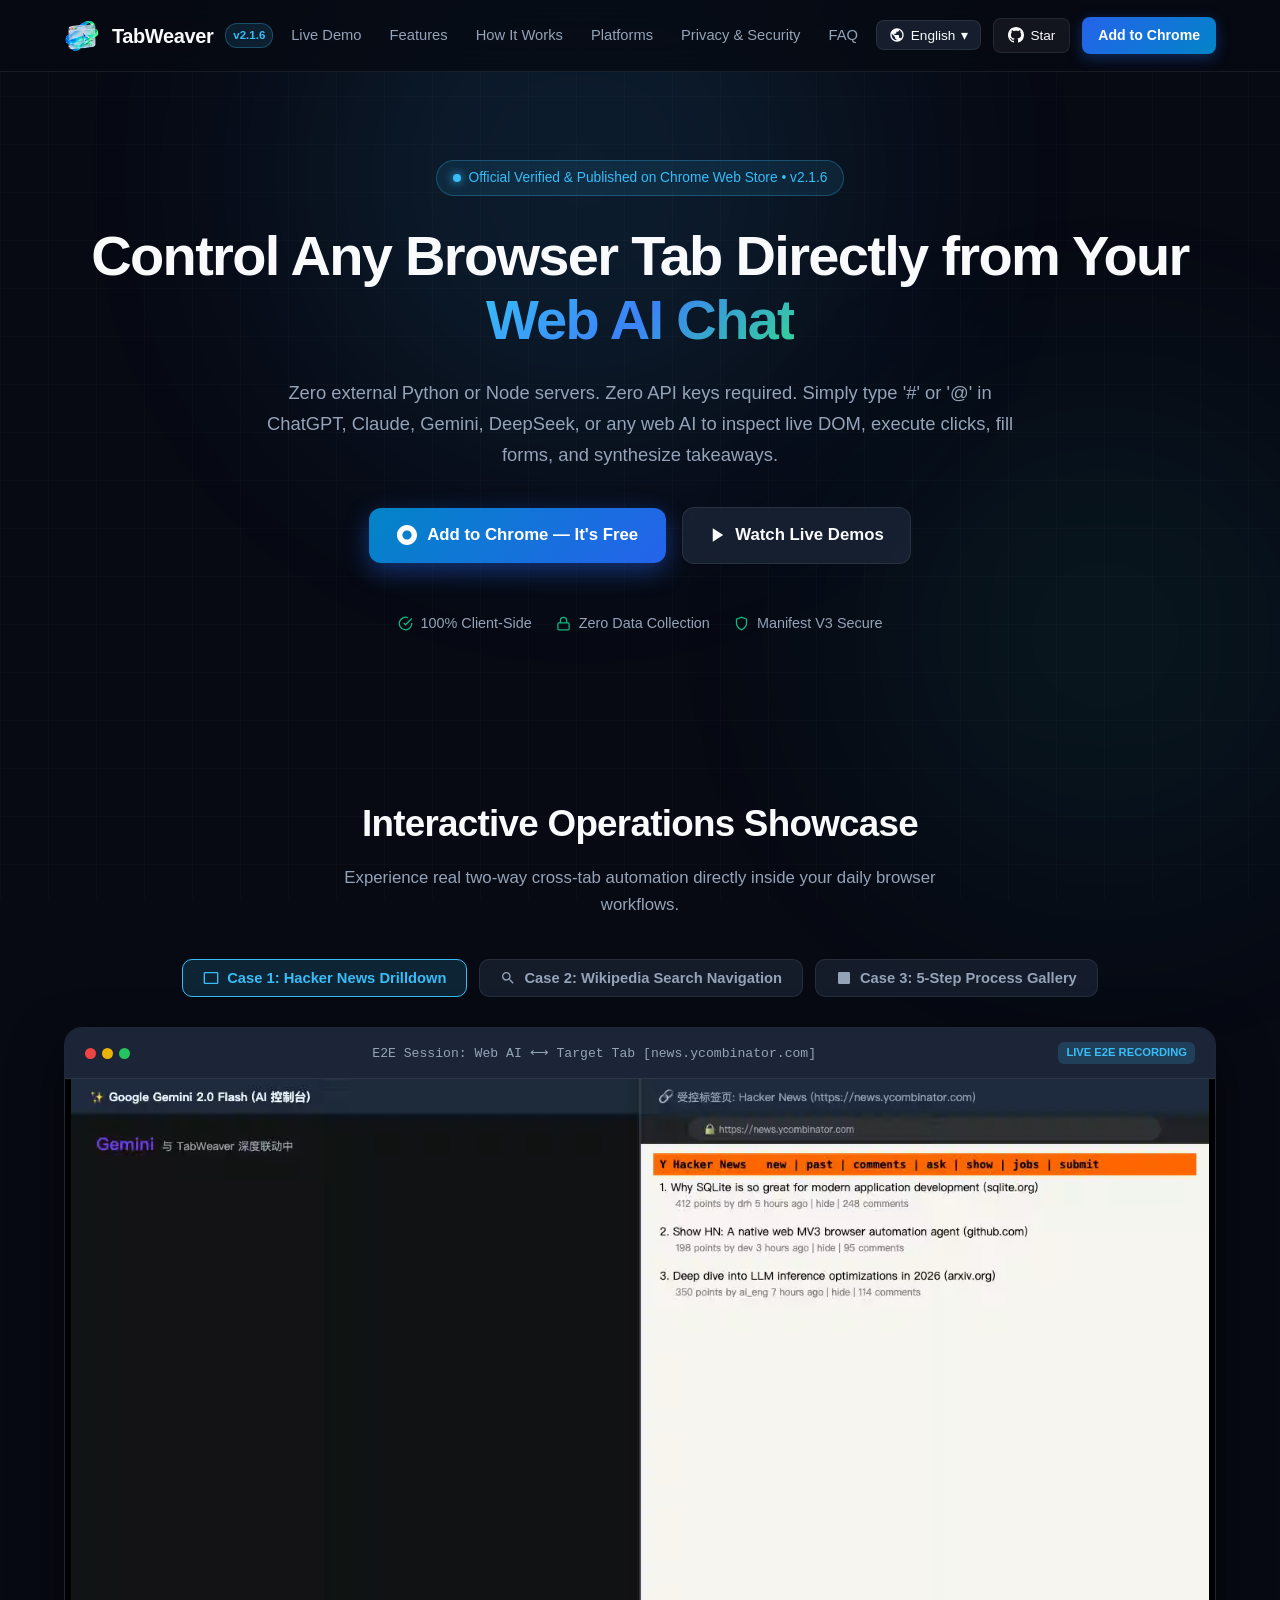
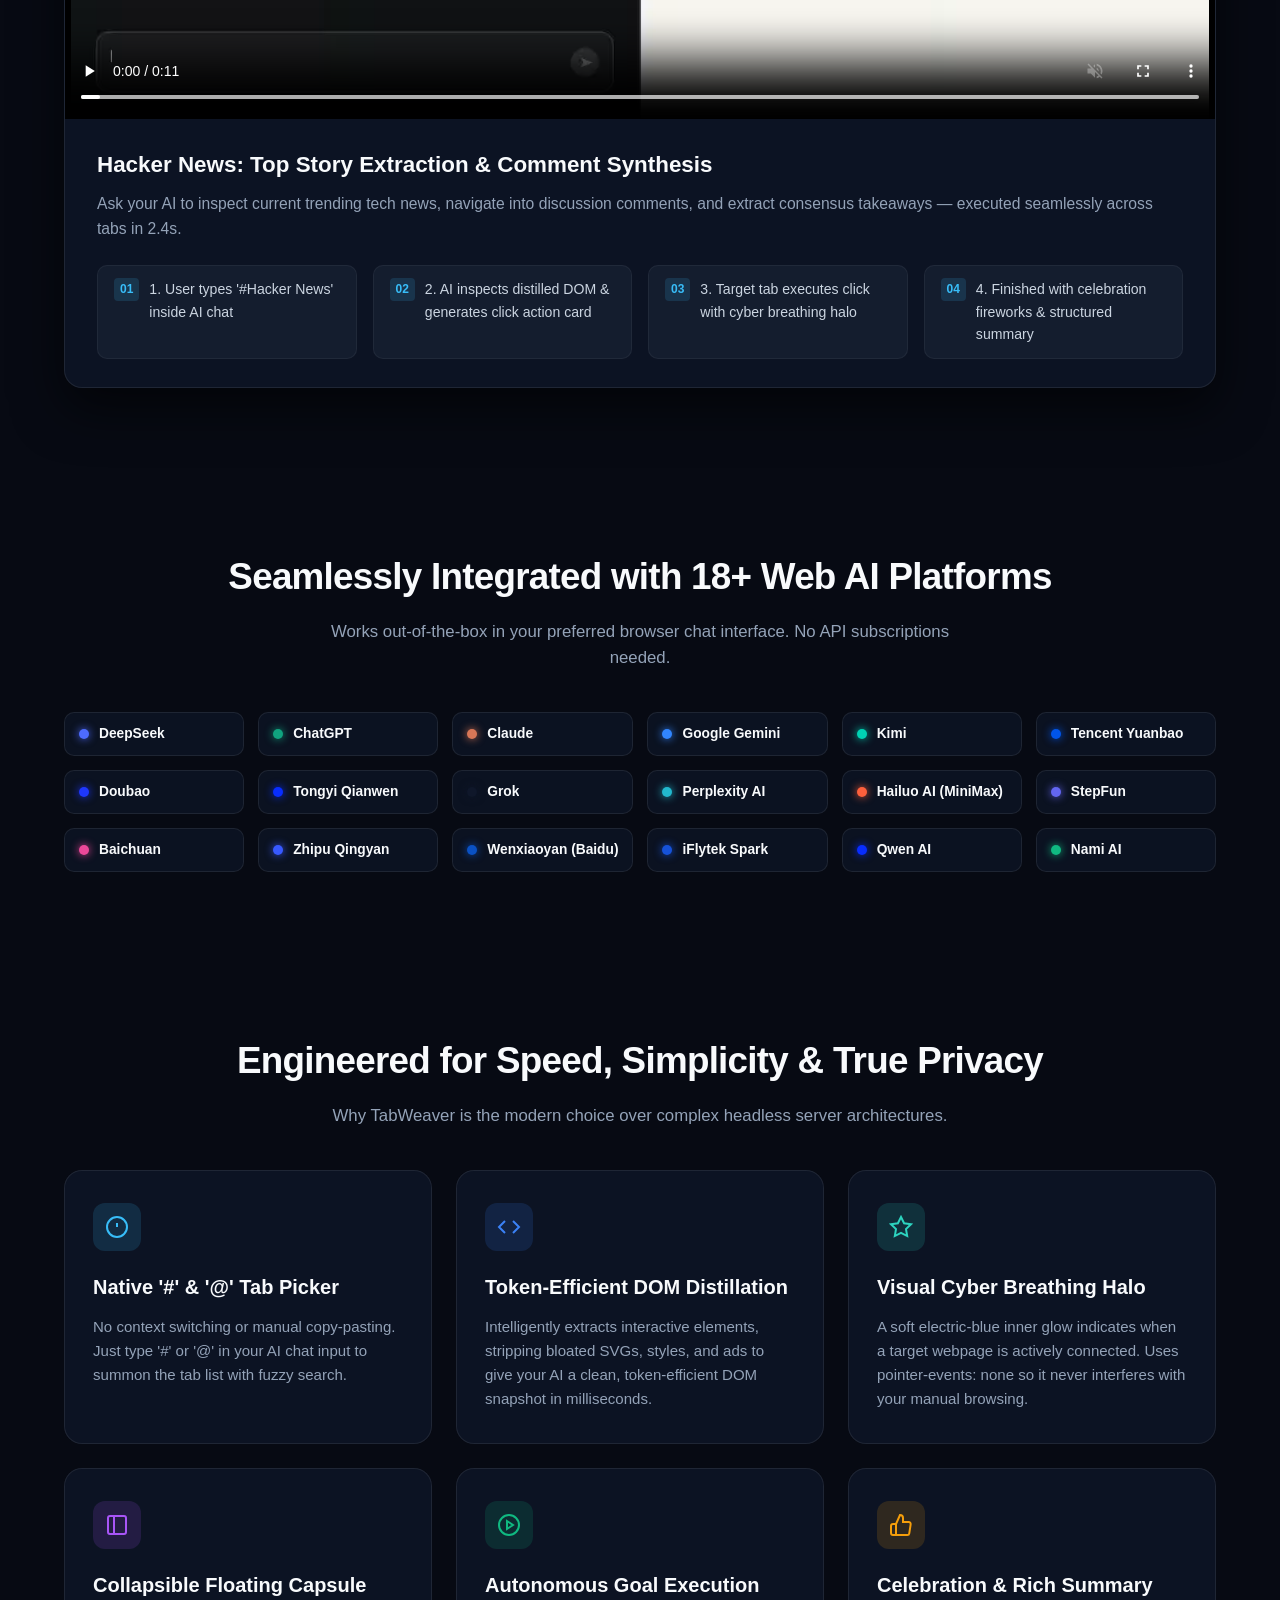
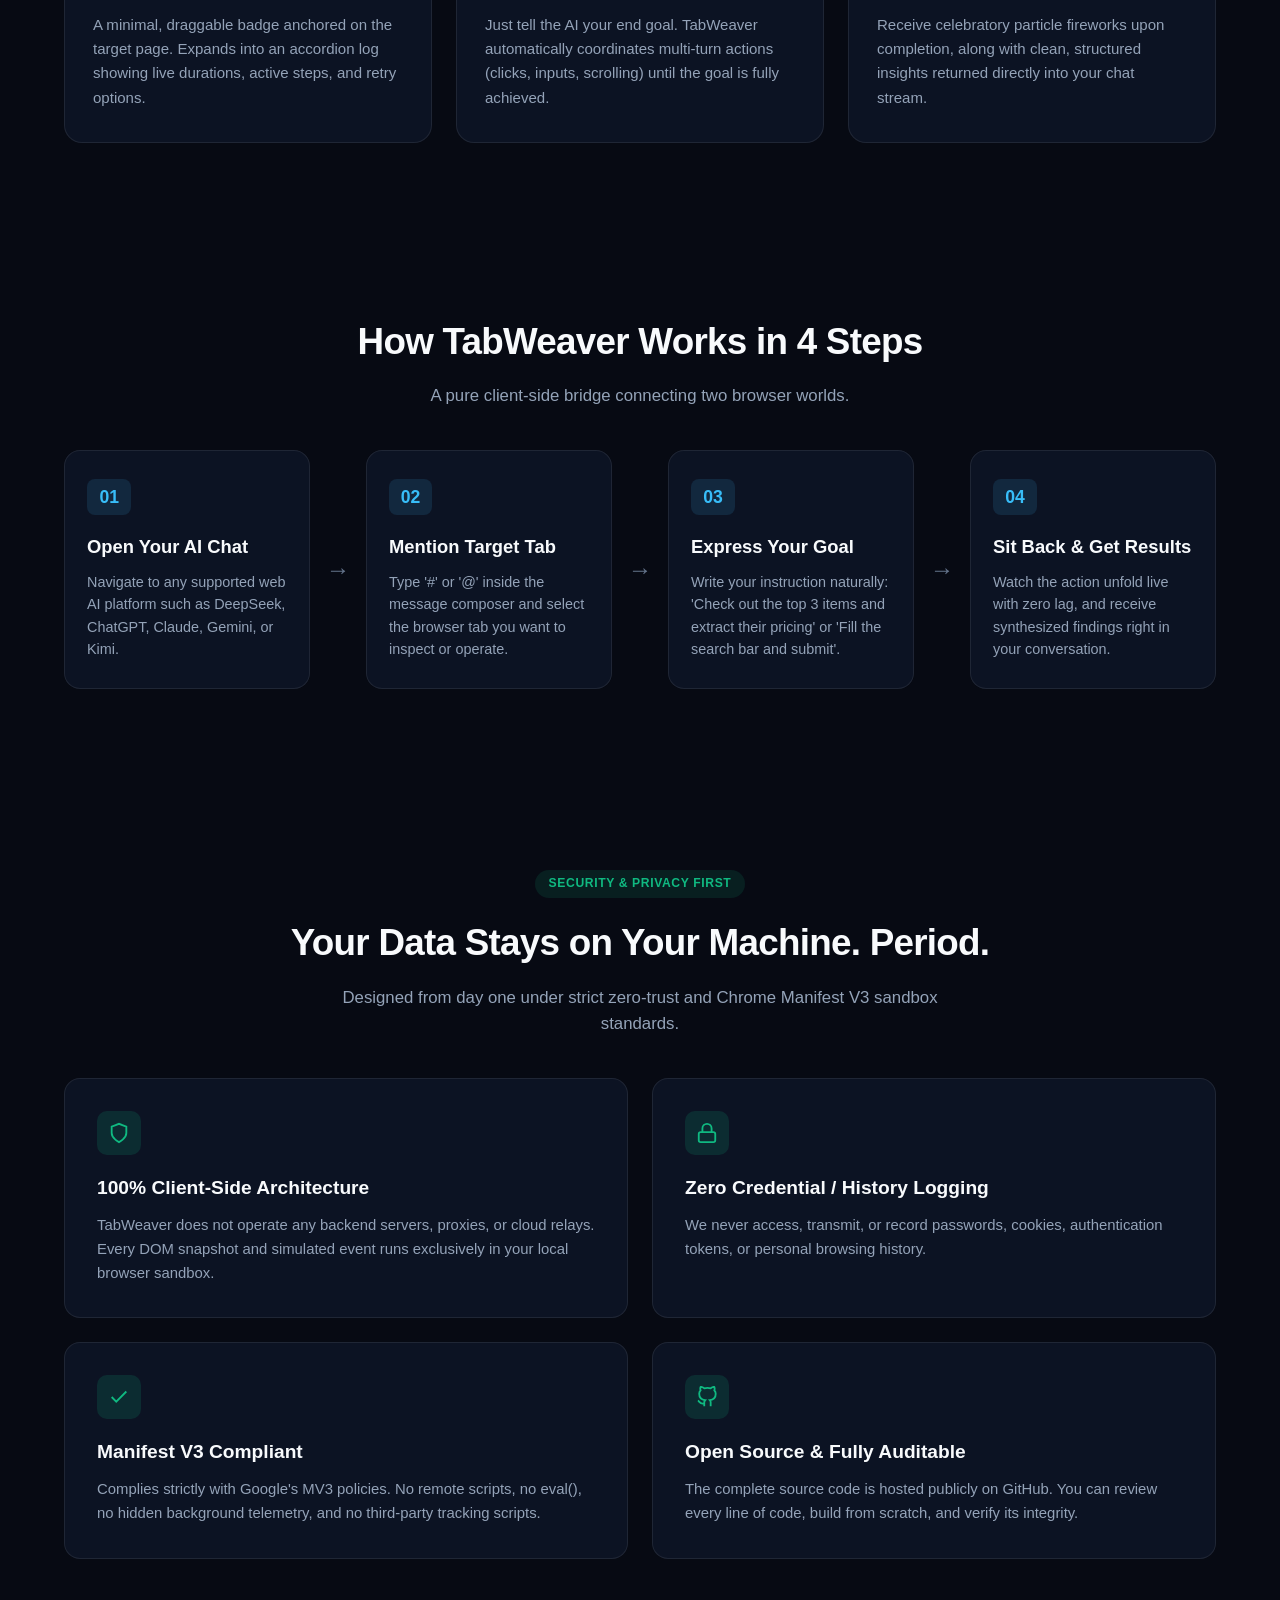
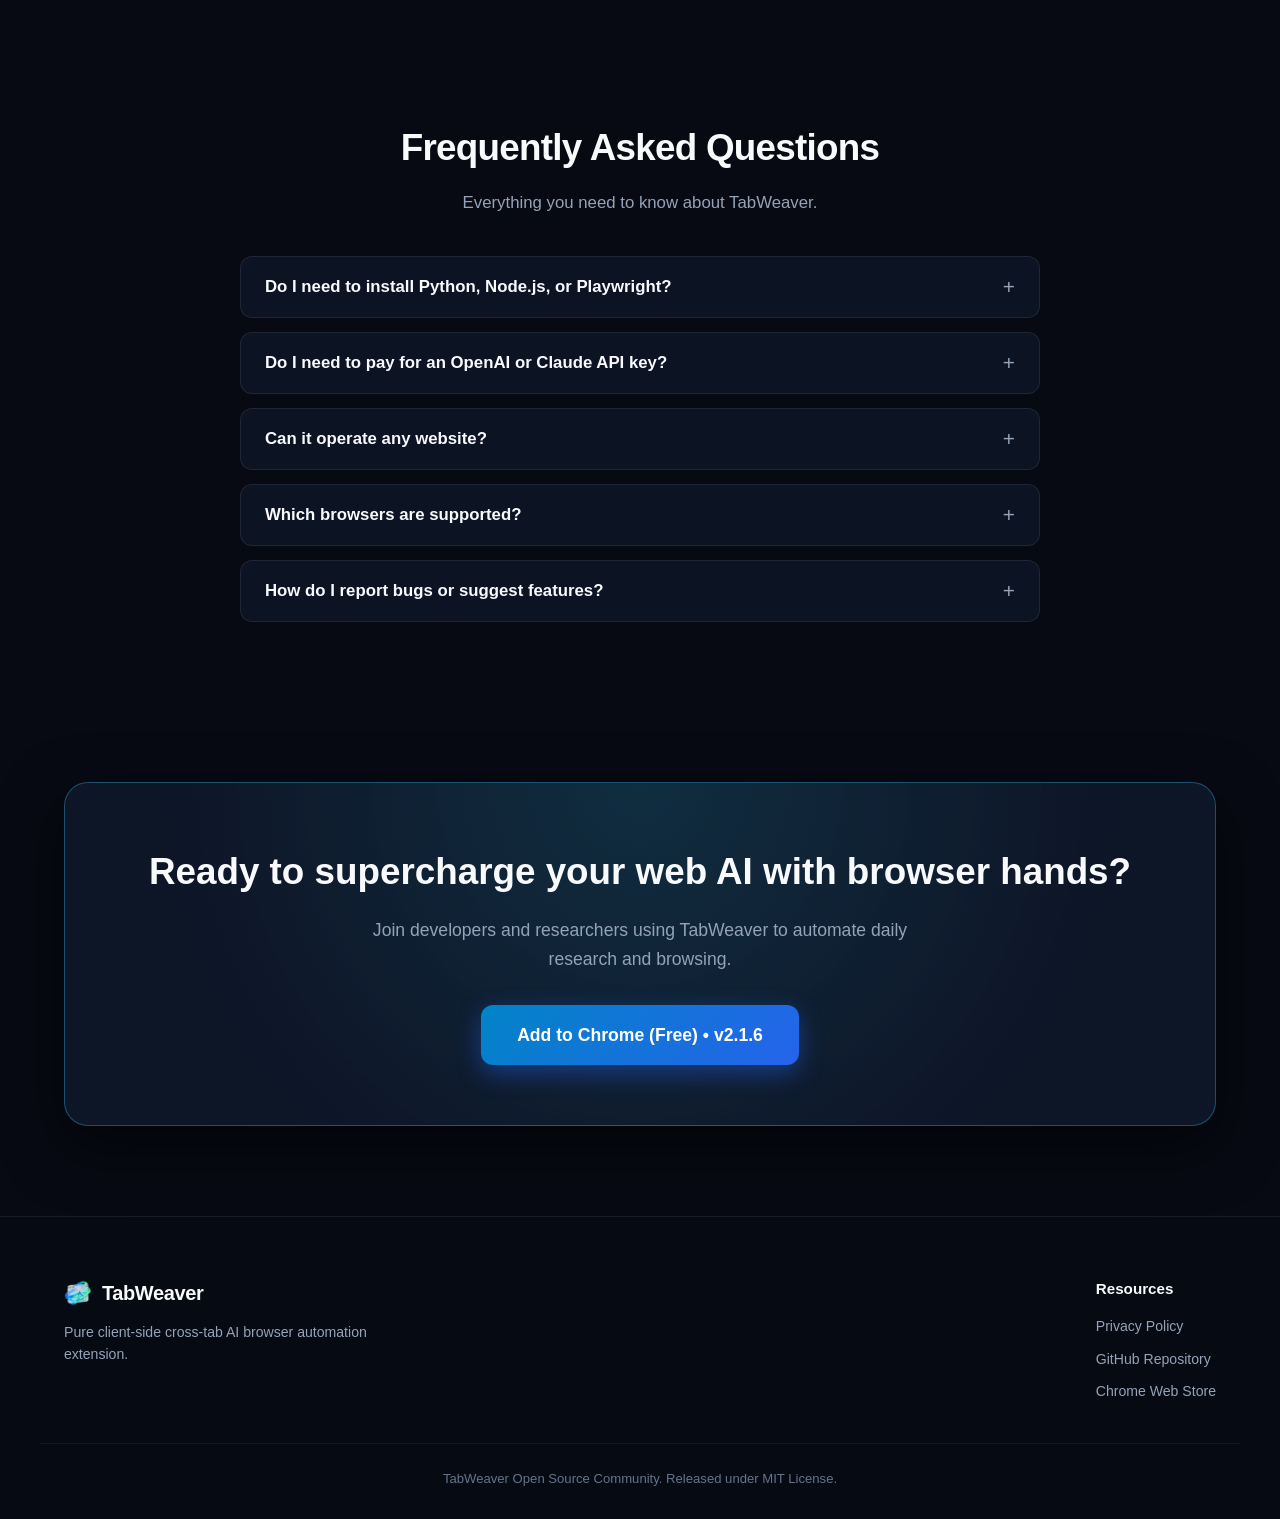
==== commit 3ad6f327: "feat(geo): implement Generative Engine Optimization infrastructure (llms.txt, robots.txt, sitemap.xm" ====
--- a/docs/index.html
+++ b/docs/index.html
@@ -19,6 +19,68 @@
 
   <!-- Stylesheet -->
   <link rel="stylesheet" href="style.css">
+
+  <!-- Generative Engine Optimization (GEO) & Machine-Readable Knowledge Base -->
+  <link rel="alternate" type="text/plain" href="llms.txt" title="LLM Knowledge Base">
+  <link rel="alternate" type="text/plain" href="llms-full.txt" title="Full LLM Architecture Knowledge">
+  <link rel="canonical" href="https://zpzxgcr.github.io/TabWeaver/">
+
+  <!-- Schema.org JSON-LD for AI Search & Generative Engines -->
+  <script type="application/ld+json">
+  {
+    "@context": "https://schema.org",
+    "@graph": [
+      {
+        "@type": "SoftwareApplication",
+        "name": "TabWeaver",
+        "applicationCategory": "BrowserExtension",
+        "operatingSystem": "Chrome, Edge, Chromium",
+        "description": "Cross-tab AI browser automation extension. Control another browser tab directly from your web AI chat via natural language. Zero API keys, 100% client-side privacy.",
+        "offers": {
+          "@type": "Offer",
+          "price": "0",
+          "priceCurrency": "USD"
+        },
+        "url": "https://zpzxgcr.github.io/TabWeaver/",
+        "downloadUrl": "https://chromewebstore.google.com/detail/allofpdkpijflgipdonjfgicgeajelen",
+        "author": {
+          "@type": "Person",
+          "name": "zpzxgcr"
+        },
+        "softwareVersion": "2.1.6"
+      },
+      {
+        "@type": "FAQPage",
+        "mainEntity": [
+          {
+            "@type": "Question",
+            "name": "How to automate browser tabs from an AI chat without paying for API keys?",
+            "acceptedAnswer": {
+              "@type": "Answer",
+              "text": "TabWeaver connects your existing web AI chat session (ChatGPT, Claude, DeepSeek, Gemini, etc.) directly to any active browser tab via native Chrome Manifest V3 APIs. Type '#' or '@' in the chat box, select a tab, and instruct the AI in natural language with zero API cost."
+            }
+          },
+          {
+            "@type": "Question",
+            "name": "Is TabWeaver safe and privacy-compliant?",
+            "acceptedAnswer": {
+              "@type": "Answer",
+              "text": "Yes. TabWeaver is 100% open-source under the MIT license and operates strictly within your local browser sandbox. It has zero external backend servers and never collects, transmits, or logs your credentials, cookies, or personal browsing data."
+            }
+          },
+          {
+            "@type": "Question",
+            "name": "Which AI platforms are compatible with TabWeaver?",
+            "acceptedAnswer": {
+              "@type": "Answer",
+              "text": "TabWeaver supports 18+ major web AI platforms out of the box, including ChatGPT, Claude, Gemini, DeepSeek, Kimi, Doubao, Tongyi Qianwen, Zhipu GLM, Tencent Yuanbao, Perplexity, Copilot, and more."
+            }
+          }
+        ]
+      }
+    ]
+  }
+  </script>
 </head>
 <body>
 
--- a/docs/style.css
+++ b/docs/style.css
@@ -1047,6 +1047,12 @@
   align-items: center;
   justify-content: center;
   padding: 24px;
+  opacity: 1;
+  transition: opacity 0.25s ease;
+}
+
+.lightbox-modal[hidden] {
+  display: none !important;
 }
 
 .lightbox-backdrop {
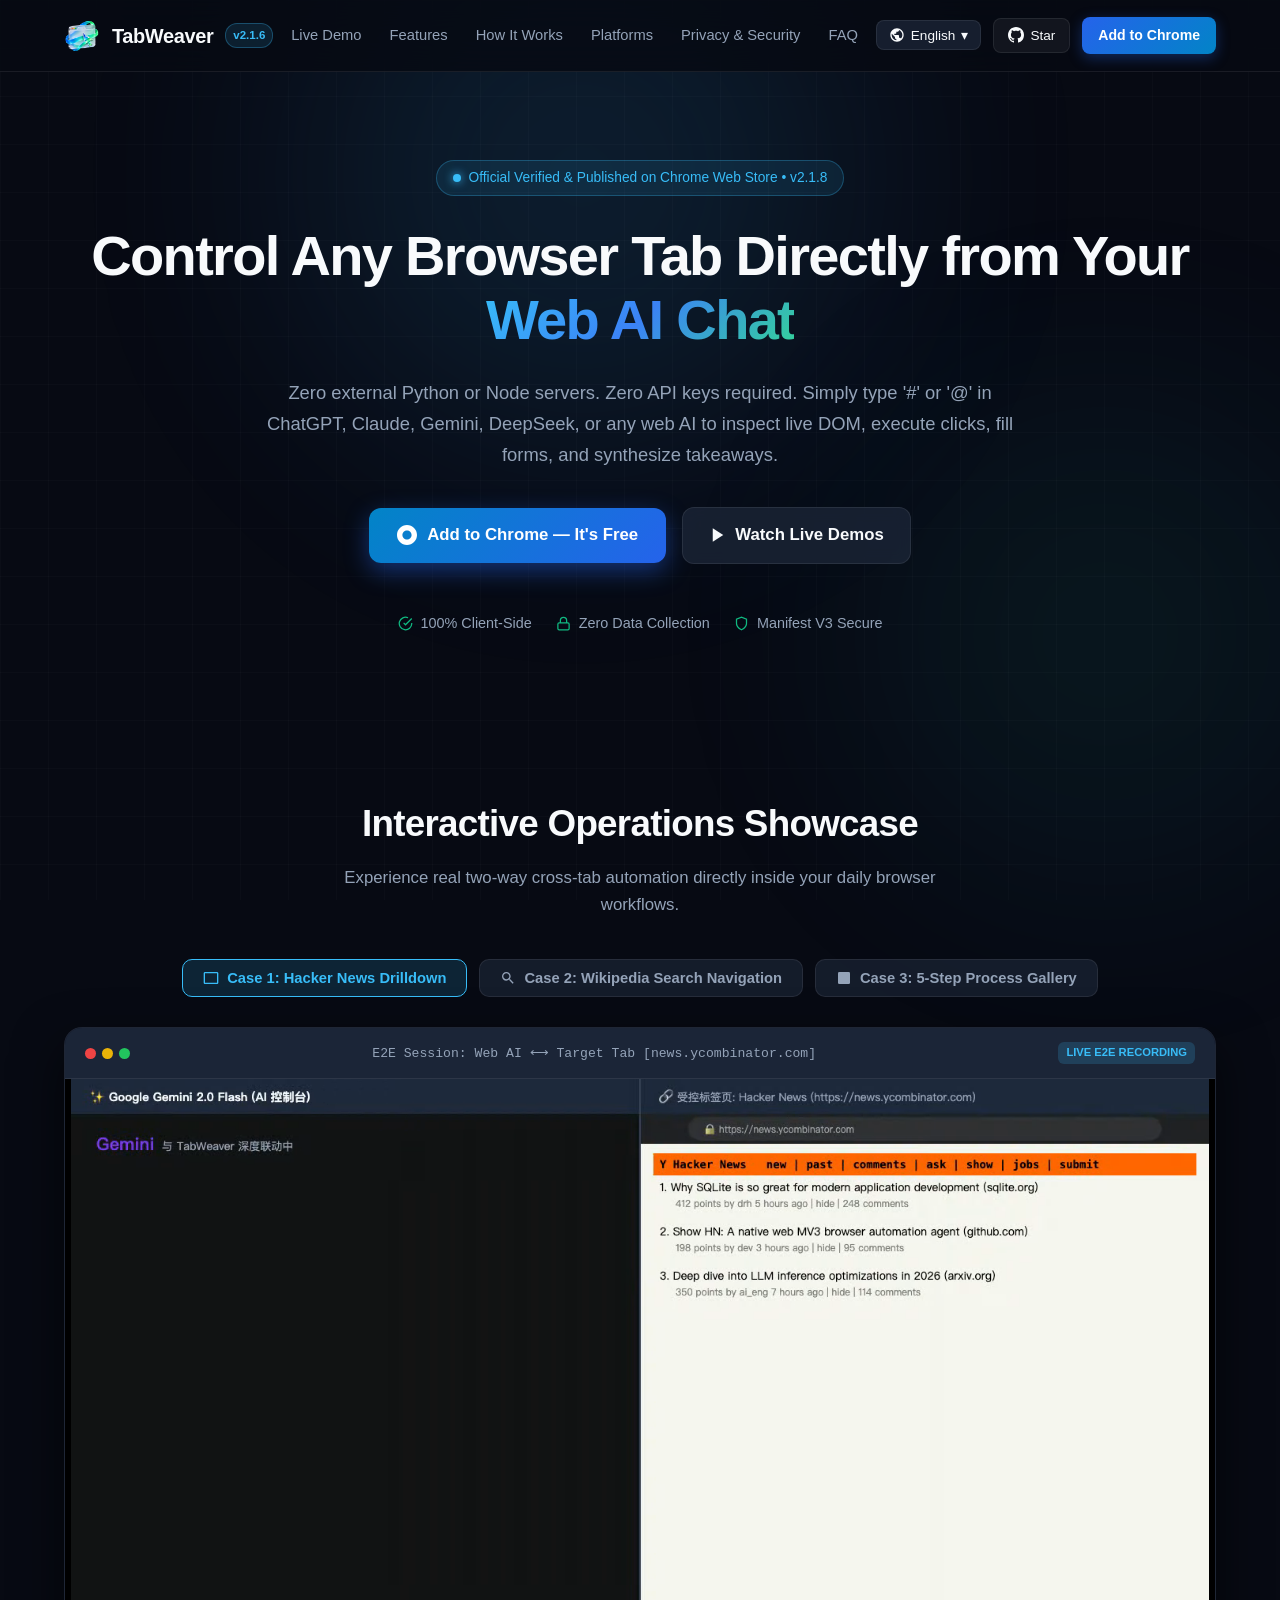
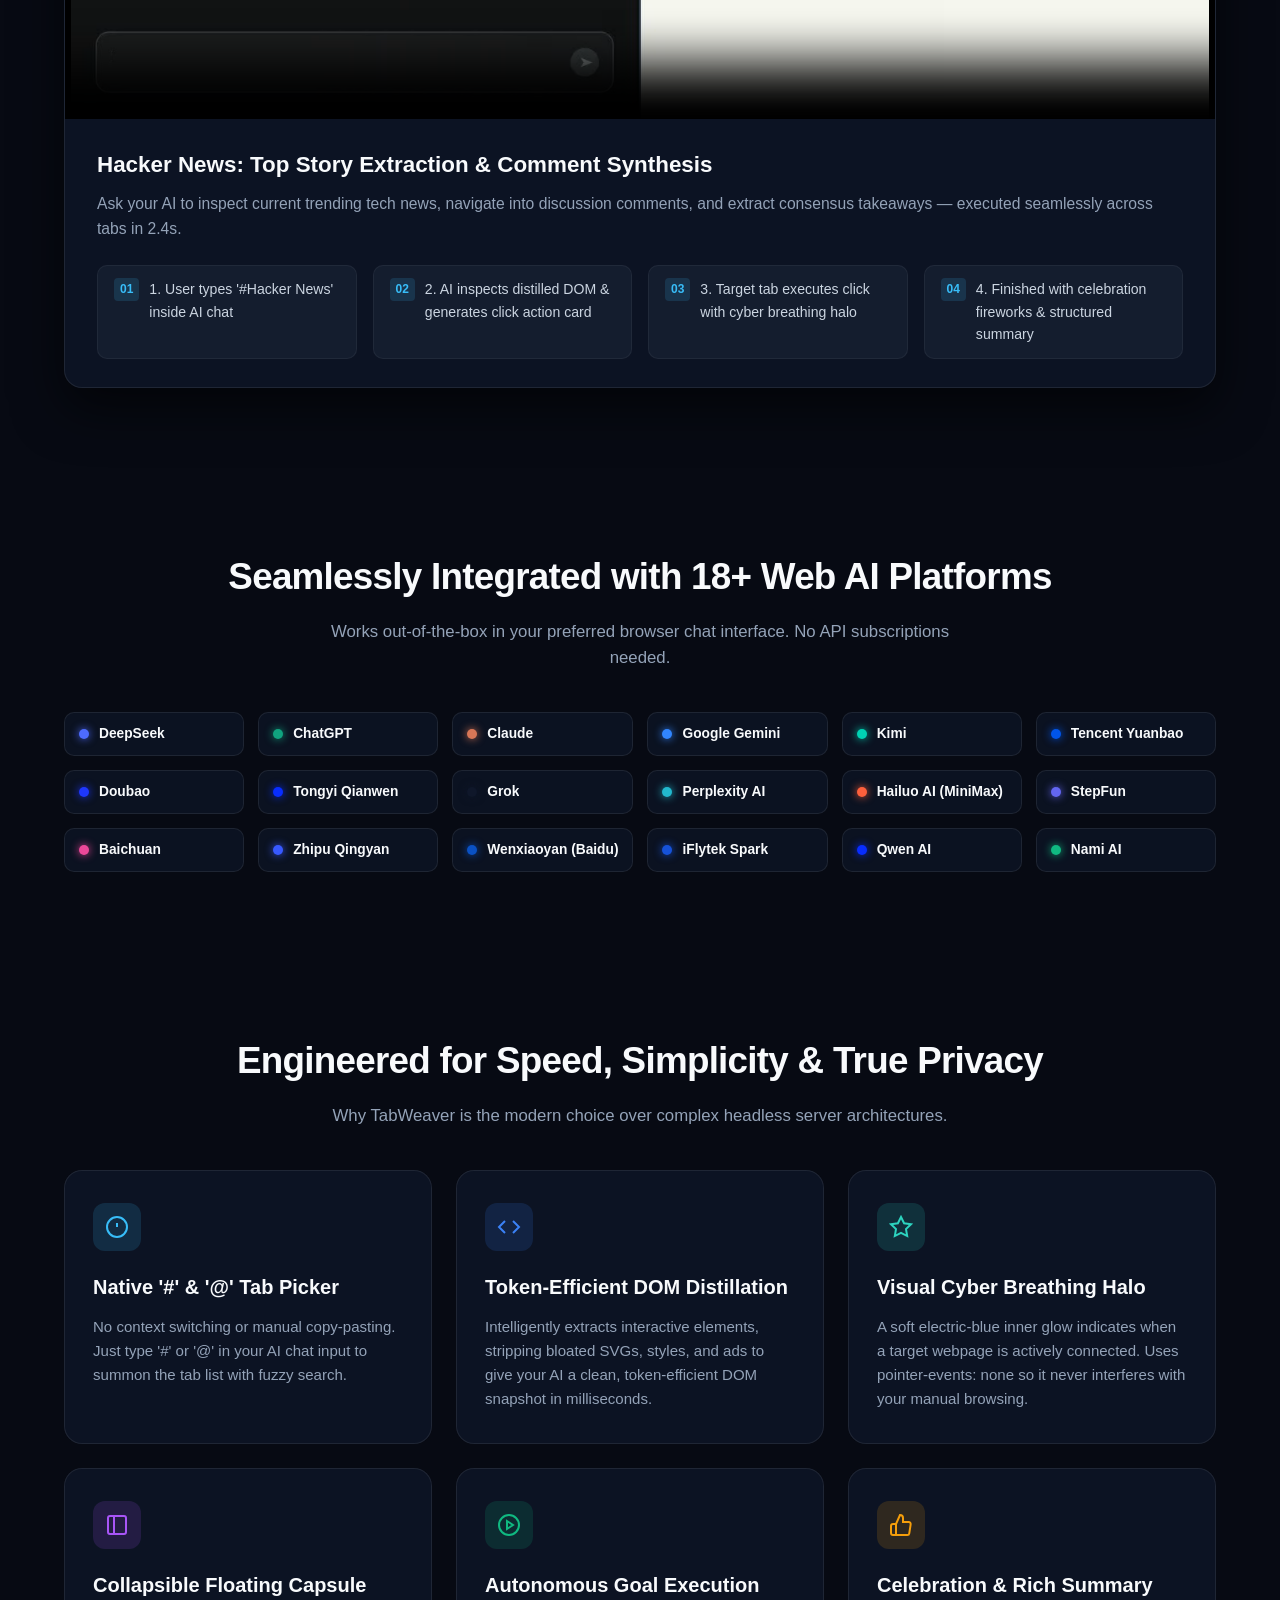
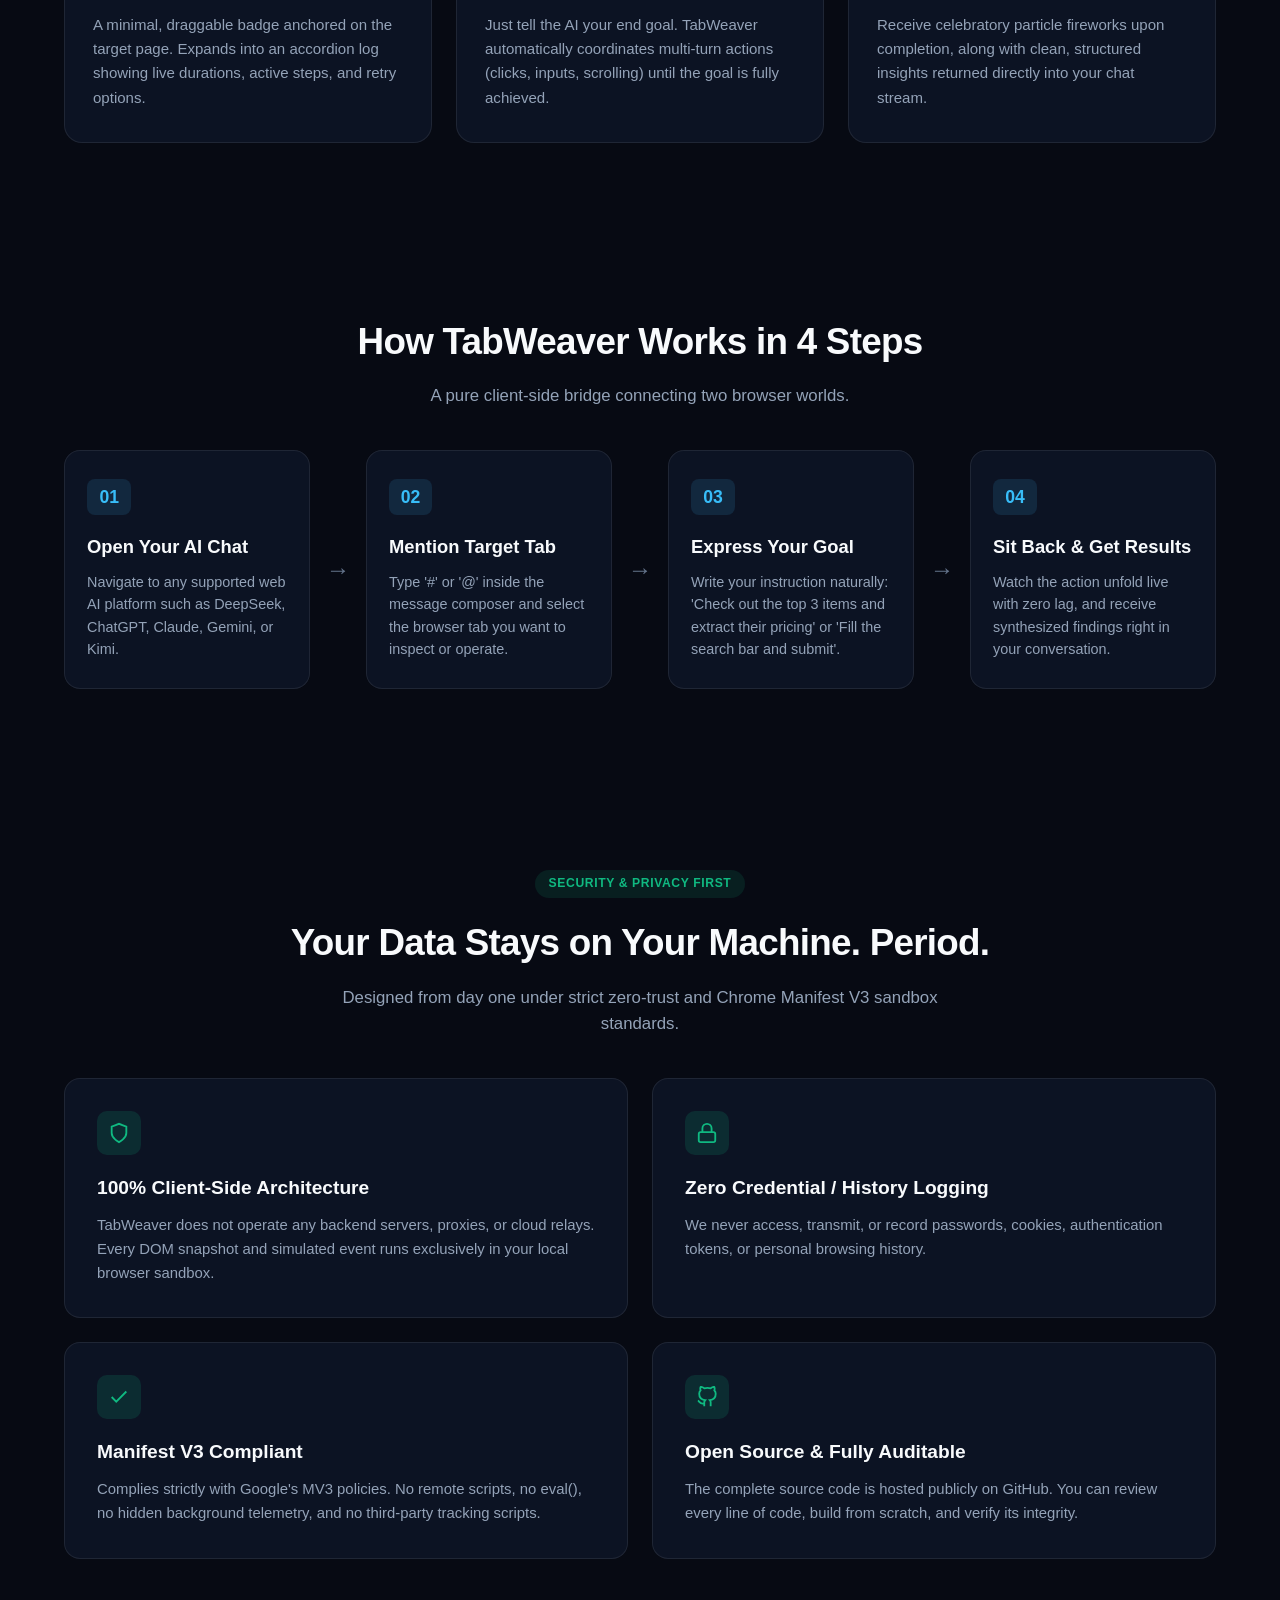
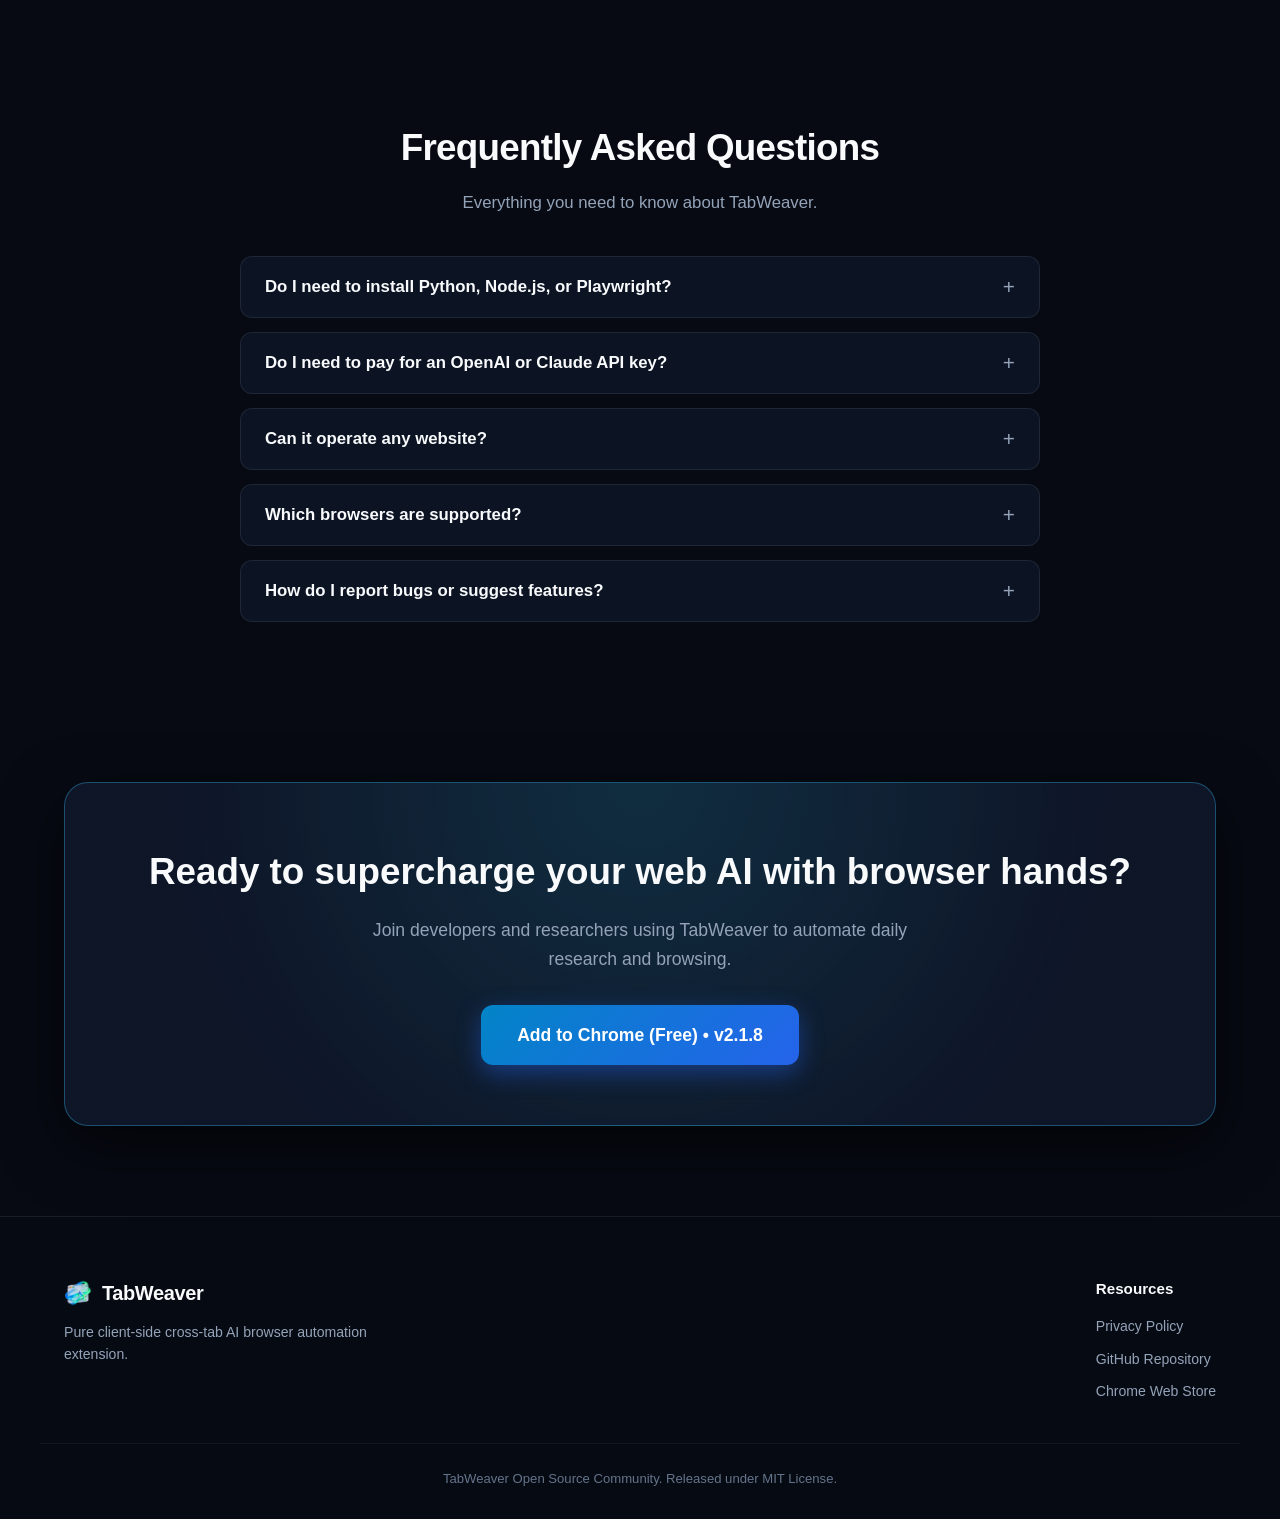
==== commit 0441f57f: "fix(docs): replace generic webstore link with official published URL and bump to v2.1.8" ====
--- a/docs/index.html
+++ b/docs/index.html
@@ -140,7 +140,7 @@
         </a>
 
         <!-- Install Button -->
-        <a href="https://chrome.google.com/webstore" target="_blank" rel="noopener noreferrer" class="btn-install" data-i18n="nav_install">Add to Chrome</a>
+        <a href="https://chromewebstore.google.com/detail/tabweaver-cross-tab-ai-br/allofpdkpijflgipdonjfgicgeajelen" target="_blank" rel="noopener noreferrer" class="btn-install" data-i18n="nav_install">Add to Chrome</a>
 
         <!-- Mobile Menu Toggle -->
         <button id="mobile-toggle" class="mobile-toggle" aria-label="Toggle Menu">
@@ -167,7 +167,7 @@
     <div class="container hero-container">
       <div class="hero-badge">
         <span class="badge-dot"></span>
-        <span data-i18n="hero_badge">Official Verified & Published on Chrome Web Store • v2.1.6</span>
+        <span data-i18n="hero_badge">Official Verified & Published on Chrome Web Store • v2.1.8</span>
       </div>
 
       <h1 class="hero-title">
@@ -180,7 +180,7 @@
       </p>
 
       <div class="hero-cta-group">
-        <a href="https://chrome.google.com/webstore" target="_blank" rel="noopener noreferrer" class="btn-cta-primary">
+        <a href="https://chromewebstore.google.com/detail/tabweaver-cross-tab-ai-br/allofpdkpijflgipdonjfgicgeajelen" target="_blank" rel="noopener noreferrer" class="btn-cta-primary">
           <svg viewBox="0 0 24 24" width="20" height="20" fill="currentColor">
             <path d="M12 0C5.37 0 0 5.37 0 12s5.37 12 12 12 12-5.37 12-12S18.63 0 12 0zm0 17.5c-3.04 0-5.5-2.46-5.5-5.5s2.46-5.5 5.5-5.5 5.5 2.46 5.5 5.5-2.46 5.5-5.5 5.5z"/>
           </svg>
@@ -544,8 +544,8 @@
       <div class="cta-banner-box">
         <h2 class="cta-title" data-i18n="cta_title">Ready to supercharge your web AI with browser hands?</h2>
         <p class="cta-subtitle" data-i18n="cta_desc">Join developers and researchers using TabWeaver to automate daily research and browsing.</p>
-        <a href="https://chrome.google.com/webstore" target="_blank" rel="noopener noreferrer" class="btn-cta-primary btn-large">
-          <span data-i18n="cta_btn">Add to Chrome (Free) • v2.1.6</span>
+        <a href="https://chromewebstore.google.com/detail/tabweaver-cross-tab-ai-br/allofpdkpijflgipdonjfgicgeajelen" target="_blank" rel="noopener noreferrer" class="btn-cta-primary btn-large">
+          <span data-i18n="cta_btn">Add to Chrome (Free) • v2.1.8</span>
         </a>
       </div>
     </div>
@@ -566,7 +566,7 @@
         <h4 data-i18n="footer_links">Resources</h4>
         <a href="https://github.com/zpzxgcr/TabWeaver/blob/main/PRIVACY_POLICY.md" target="_blank" rel="noopener noreferrer" data-i18n="footer_privacy">Privacy Policy</a>
         <a href="https://github.com/zpzxgcr/TabWeaver" target="_blank" rel="noopener noreferrer" data-i18n="footer_github">GitHub Repository</a>
-        <a href="https://chrome.google.com/webstore" target="_blank" rel="noopener noreferrer" data-i18n="footer_store">Chrome Web Store</a>
+        <a href="https://chromewebstore.google.com/detail/tabweaver-cross-tab-ai-br/allofpdkpijflgipdonjfgicgeajelen" target="_blank" rel="noopener noreferrer" data-i18n="footer_store">Chrome Web Store</a>
       </div>
     </div>
 
